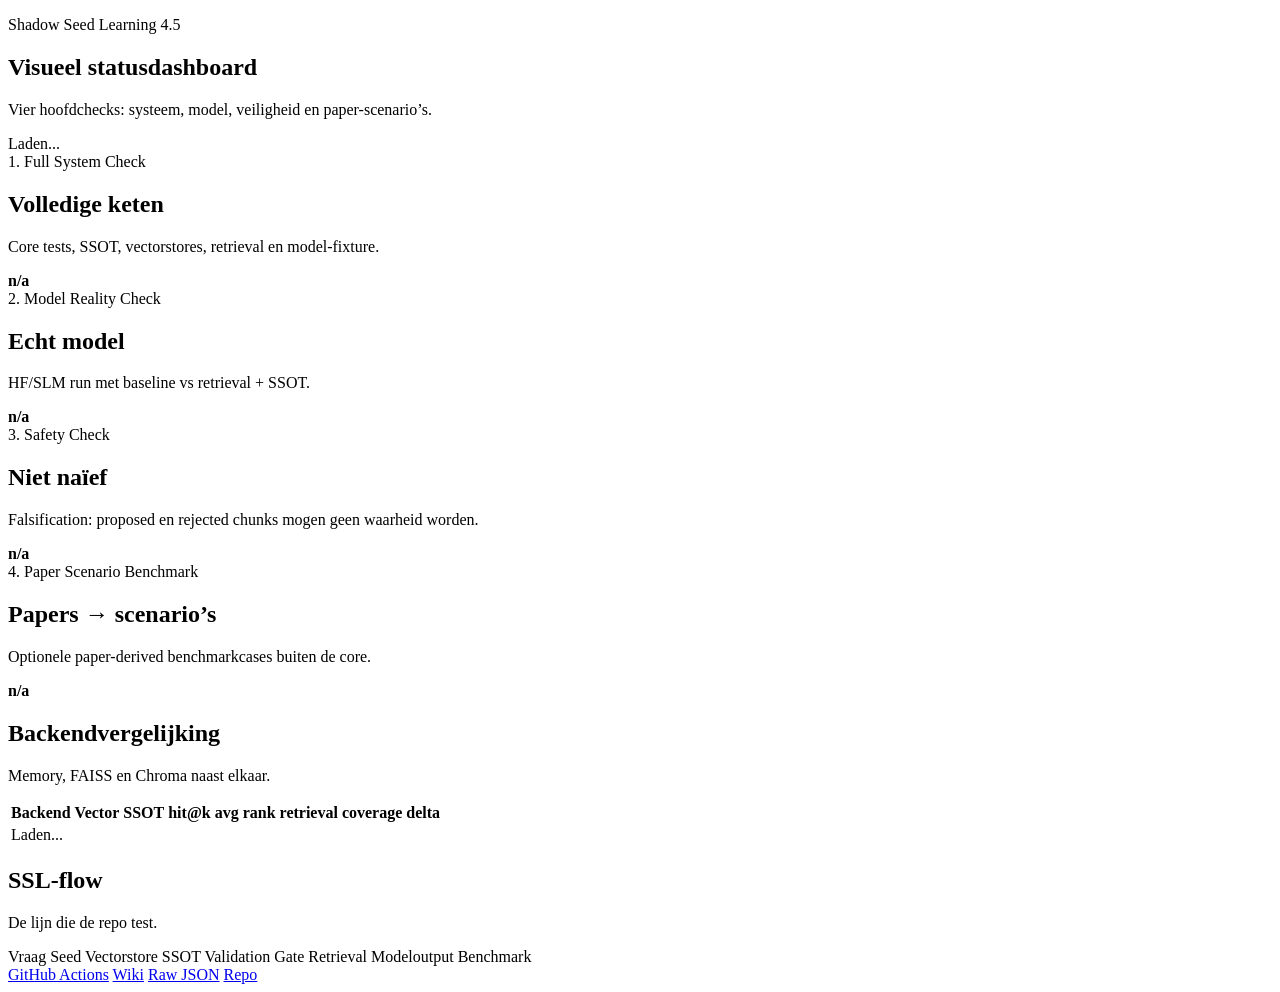
==== site/index.html @ 6611819d "Add GitHub Pages dashboard shell" ====
<!doctype html>
<html lang="nl">
  <head>
    <meta charset="utf-8" />
    <meta name="viewport" content="width=device-width, initial-scale=1" />
    <title>Shadow Seed Learning 4.5 Dashboard</title>
    <link rel="stylesheet" href="./styles.css" />
  </head>
  <body>
    <main class="page">
      <section class="hero">
        <div>
          <p class="eyebrow">Shadow Seed Learning 4.5</p>
          <h1>Visueel statusdashboard</h1>
          <p class="subtitle">Vier hoofdchecks: systeem, model, veiligheid en paper-scenario’s.</p>
        </div>
        <div class="status-card" id="overall-status">Laden...</div>
      </section>

      <section class="grid four">
        <article class="card" id="card-system">
          <span class="label">1. Full System Check</span>
          <h2>Volledige keten</h2>
          <p>Core tests, SSOT, vectorstores, retrieval en model-fixture.</p>
          <strong class="metric" data-field="system">n/a</strong>
        </article>
        <article class="card" id="card-model">
          <span class="label">2. Model Reality Check</span>
          <h2>Echt model</h2>
          <p>HF/SLM run met baseline vs retrieval + SSOT.</p>
          <strong class="metric" data-field="model">n/a</strong>
        </article>
        <article class="card" id="card-safety">
          <span class="label">3. Safety Check</span>
          <h2>Niet naïef</h2>
          <p>Falsification: proposed en rejected chunks mogen geen waarheid worden.</p>
          <strong class="metric" data-field="safety">n/a</strong>
        </article>
        <article class="card" id="card-paper">
          <span class="label">4. Paper Scenario Benchmark</span>
          <h2>Papers → scenario’s</h2>
          <p>Optionele paper-derived benchmarkcases buiten de core.</p>
          <strong class="metric" data-field="paper">n/a</strong>
        </article>
      </section>

      <section class="panel">
        <div class="panel-header">
          <h2>Backendvergelijking</h2>
          <p>Memory, FAISS en Chroma naast elkaar.</p>
        </div>
        <div class="table-wrap">
          <table>
            <thead>
              <tr>
                <th>Backend</th>
                <th>Vector</th>
                <th>SSOT</th>
                <th>hit@k</th>
                <th>avg rank</th>
                <th>retrieval coverage</th>
                <th>delta</th>
              </tr>
            </thead>
            <tbody id="backend-table">
              <tr><td colspan="7">Laden...</td></tr>
            </tbody>
          </table>
        </div>
      </section>

      <section class="panel">
        <div class="panel-header">
          <h2>SSL-flow</h2>
          <p>De lijn die de repo test.</p>
        </div>
        <div class="flow">
          <span>Vraag</span>
          <span>Seed</span>
          <span>Vectorstore</span>
          <span>SSOT</span>
          <span>Validation Gate</span>
          <span>Retrieval</span>
          <span>Modeloutput</span>
          <span>Benchmark</span>
        </div>
      </section>

      <section class="links">
        <a href="https://github.com/E-AI-MODEL/shadowseed/actions">GitHub Actions</a>
        <a href="https://github.com/E-AI-MODEL/shadowseed/wiki">Wiki</a>
        <a href="https://github.com/E-AI-MODEL/shadowseed/tree/main/results/latest">Raw JSON</a>
        <a href="https://github.com/E-AI-MODEL/shadowseed">Repo</a>
      </section>
    </main>
    <script src="./app.js"></script>
  </body>
</html>
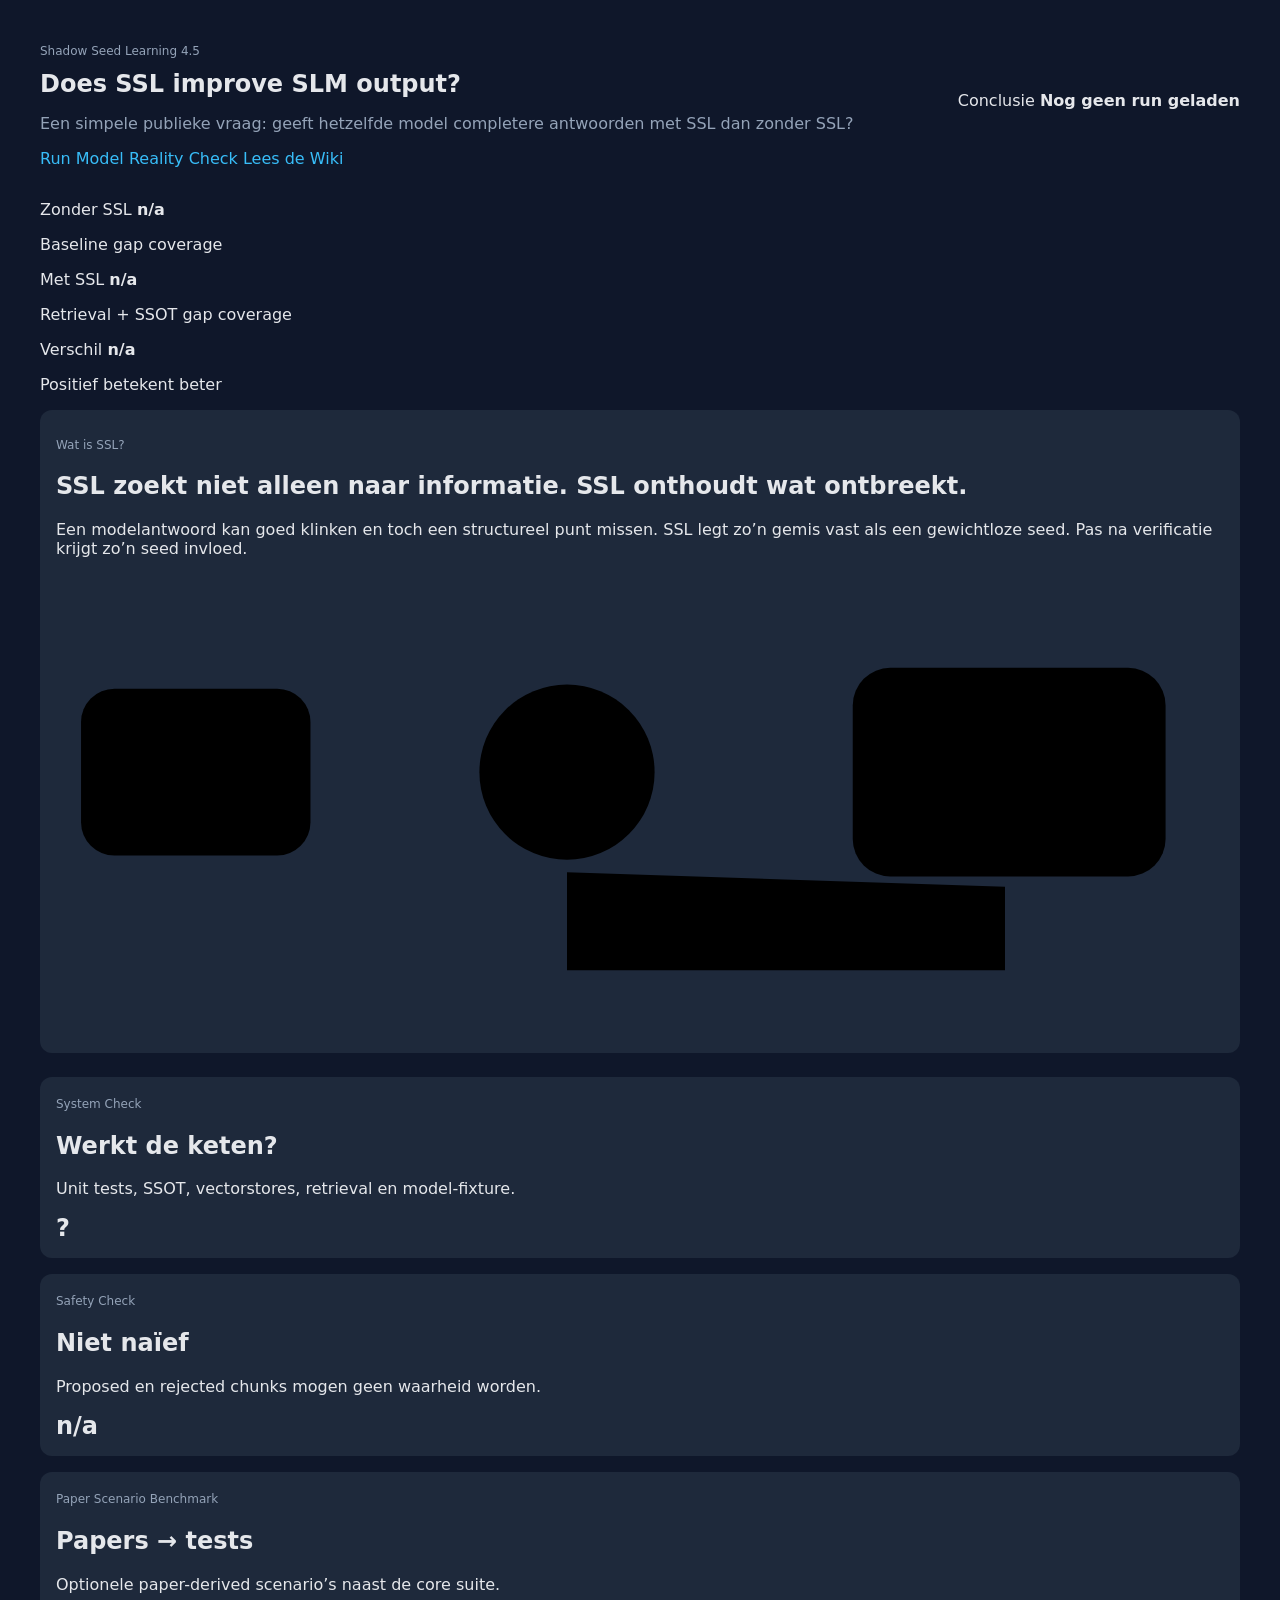
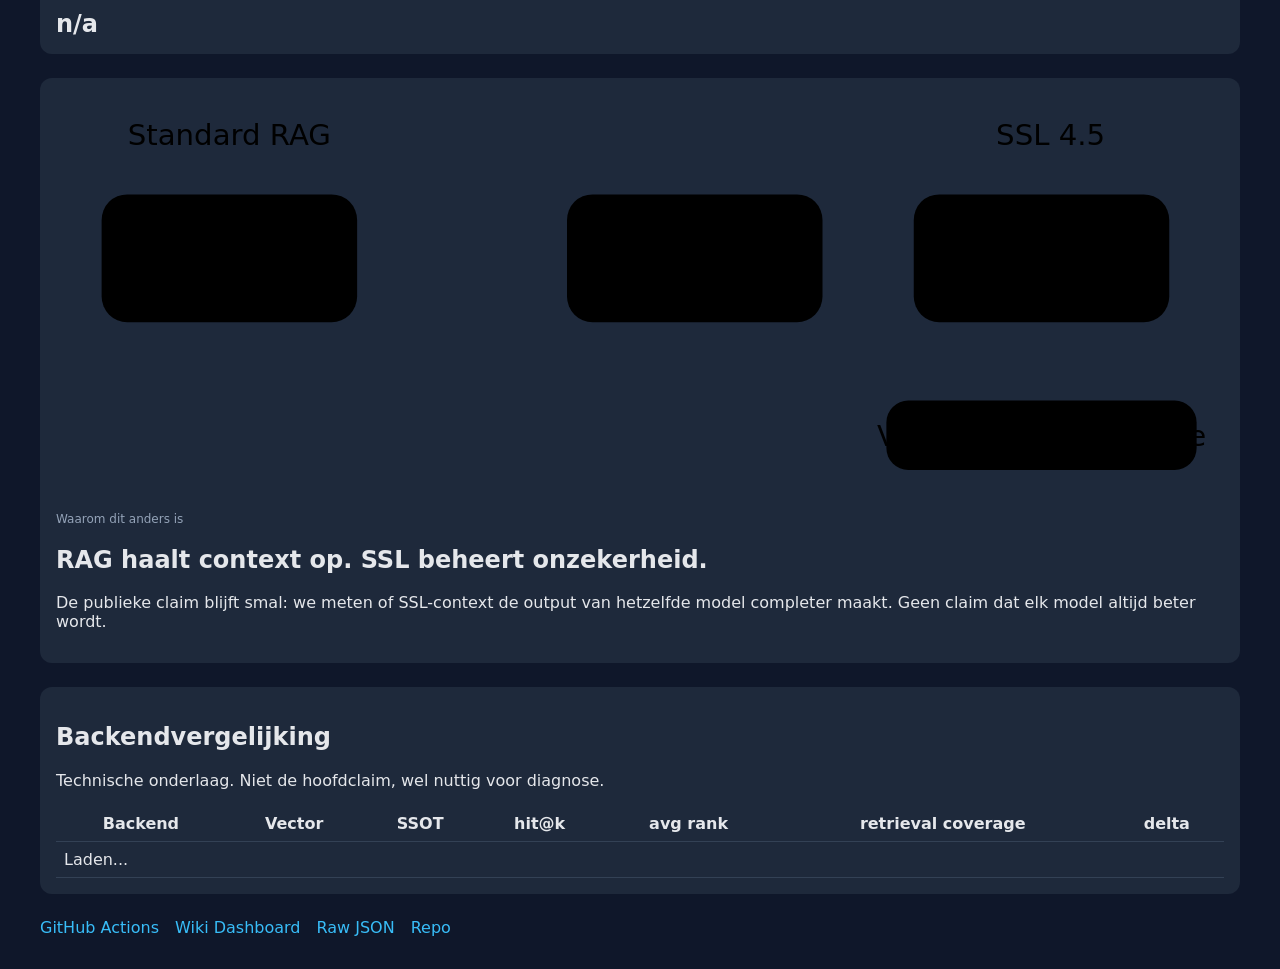
==== commit bd458837: "Refocus Pages dashboard on SLM improvement question" ====
--- a/site/index.html
+++ b/site/index.html
@@ -3,51 +3,118 @@
   <head>
     <meta charset="utf-8" />
     <meta name="viewport" content="width=device-width, initial-scale=1" />
-    <title>Shadow Seed Learning 4.5 Dashboard</title>
+    <title>Does SSL improve SLM output?</title>
     <link rel="stylesheet" href="./styles.css" />
   </head>
   <body>
     <main class="page">
-      <section class="hero">
+      <section class="hero split">
         <div>
           <p class="eyebrow">Shadow Seed Learning 4.5</p>
-          <h1>Visueel statusdashboard</h1>
-          <p class="subtitle">Vier hoofdchecks: systeem, model, veiligheid en paper-scenario’s.</p>
+          <h1>Does SSL improve SLM output?</h1>
+          <p class="subtitle">Een simpele publieke vraag: geeft hetzelfde model completere antwoorden met SSL dan zonder SSL?</p>
+          <div class="hero-actions">
+            <a class="button" href="https://github.com/E-AI-MODEL/shadowseed/actions/workflows/retrieval-model-hf.yml">Run Model Reality Check</a>
+            <a class="button ghost" href="https://github.com/E-AI-MODEL/shadowseed/wiki">Lees de Wiki</a>
+          </div>
         </div>
-        <div class="status-card" id="overall-status">Laden...</div>
+        <div class="answer-card" id="overall-status">
+          <span>Conclusie</span>
+          <strong data-field="conclusion">Nog geen run geladen</strong>
+        </div>
       </section>
 
-      <section class="grid four">
-        <article class="card" id="card-system">
-          <span class="label">1. Full System Check</span>
-          <h2>Volledige keten</h2>
-          <p>Core tests, SSOT, vectorstores, retrieval en model-fixture.</p>
+      <section class="scoreboard">
+        <article class="score-card">
+          <span>Zonder SSL</span>
+          <strong data-field="baseline">n/a</strong>
+          <p>Baseline gap coverage</p>
+        </article>
+        <article class="score-card highlight">
+          <span>Met SSL</span>
+          <strong data-field="with_ssl">n/a</strong>
+          <p>Retrieval + SSOT gap coverage</p>
+        </article>
+        <article class="score-card">
+          <span>Verschil</span>
+          <strong data-field="delta">n/a</strong>
+          <p>Positief betekent beter</p>
+        </article>
+      </section>
+
+      <section class="panel visual-panel">
+        <div>
+          <p class="eyebrow">Wat is SSL?</p>
+          <h2>SSL zoekt niet alleen naar informatie. SSL onthoudt wat ontbreekt.</h2>
+          <p>Een modelantwoord kan goed klinken en toch een structureel punt missen. SSL legt zo’n gemis vast als een gewichtloze seed. Pas na verificatie krijgt zo’n seed invloed.</p>
+        </div>
+        <svg class="seed-svg" viewBox="0 0 560 220" role="img" aria-label="SSL seed flow">
+          <defs>
+            <linearGradient id="g" x1="0" x2="1"><stop stop-color="#38bdf8"/><stop offset="1" stop-color="#a78bfa"/></linearGradient>
+          </defs>
+          <rect x="12" y="55" width="110" height="80" rx="16" />
+          <text x="67" y="91" text-anchor="middle">Answer</text>
+          <text x="67" y="114" text-anchor="middle">misses X</text>
+          <path d="M130 95 H205" />
+          <circle cx="245" cy="95" r="42" />
+          <text x="245" y="91" text-anchor="middle">Seed</text>
+          <text x="245" y="114" text-anchor="middle">weight 0</text>
+          <path d="M290 95 H365" />
+          <rect x="382" y="45" width="150" height="100" rx="18" />
+          <text x="457" y="86" text-anchor="middle">Validation</text>
+          <text x="457" y="110" text-anchor="middle">Gate</text>
+          <path d="M455 150 V190 H245 V143" class="dashed" />
+        </svg>
+      </section>
+
+      <section class="grid three">
+        <article class="card">
+          <span class="label">System Check</span>
+          <h2>Werkt de keten?</h2>
+          <p>Unit tests, SSOT, vectorstores, retrieval en model-fixture.</p>
           <strong class="metric" data-field="system">n/a</strong>
         </article>
-        <article class="card" id="card-model">
-          <span class="label">2. Model Reality Check</span>
-          <h2>Echt model</h2>
-          <p>HF/SLM run met baseline vs retrieval + SSOT.</p>
-          <strong class="metric" data-field="model">n/a</strong>
-        </article>
-        <article class="card" id="card-safety">
-          <span class="label">3. Safety Check</span>
+        <article class="card">
+          <span class="label">Safety Check</span>
           <h2>Niet naïef</h2>
-          <p>Falsification: proposed en rejected chunks mogen geen waarheid worden.</p>
+          <p>Proposed en rejected chunks mogen geen waarheid worden.</p>
           <strong class="metric" data-field="safety">n/a</strong>
         </article>
-        <article class="card" id="card-paper">
-          <span class="label">4. Paper Scenario Benchmark</span>
-          <h2>Papers → scenario’s</h2>
-          <p>Optionele paper-derived benchmarkcases buiten de core.</p>
+        <article class="card">
+          <span class="label">Paper Scenario Benchmark</span>
+          <h2>Papers → tests</h2>
+          <p>Optionele paper-derived scenario’s naast de core suite.</p>
           <strong class="metric" data-field="paper">n/a</strong>
         </article>
+      </section>
+
+      <section class="panel visual-panel">
+        <svg class="rag-svg" viewBox="0 0 640 220" role="img" aria-label="RAG versus SSL">
+          <text x="95" y="28" text-anchor="middle">Standard RAG</text>
+          <rect x="25" y="55" width="140" height="70" rx="14" />
+          <text x="95" y="93" text-anchor="middle">Fetch facts</text>
+          <path d="M170 90 H270" />
+          <rect x="280" y="55" width="140" height="70" rx="14" />
+          <text x="350" y="93" text-anchor="middle">Answer now</text>
+          <text x="545" y="28" text-anchor="middle">SSL 4.5</text>
+          <rect x="470" y="55" width="140" height="70" rx="14" />
+          <text x="540" y="83" text-anchor="middle">Track missing</text>
+          <text x="540" y="106" text-anchor="middle">structure</text>
+          <path d="M540 128 V170" />
+          <rect x="455" y="168" width="170" height="38" rx="12" />
+          <text x="540" y="193" text-anchor="middle">Verify before influence</text>
+        </svg>
+        <div>
+          <p class="eyebrow">Waarom dit anders is</p>
+          <h2>RAG haalt context op. SSL beheert onzekerheid.</h2>
+          <p>De publieke claim blijft smal: we meten of SSL-context de output van hetzelfde model completer maakt. Geen claim dat elk model altijd beter wordt.</p>
+        </div>
       </section>
 
       <section class="panel">
         <div class="panel-header">
           <h2>Backendvergelijking</h2>
-          <p>Memory, FAISS en Chroma naast elkaar.</p>
+          <p>Technische onderlaag. Niet de hoofdclaim, wel nuttig voor diagnose.</p>
         </div>
         <div class="table-wrap">
           <table>
@@ -62,33 +129,14 @@
                 <th>delta</th>
               </tr>
             </thead>
-            <tbody id="backend-table">
-              <tr><td colspan="7">Laden...</td></tr>
-            </tbody>
+            <tbody id="backend-table"><tr><td colspan="7">Laden...</td></tr></tbody>
           </table>
-        </div>
-      </section>
-
-      <section class="panel">
-        <div class="panel-header">
-          <h2>SSL-flow</h2>
-          <p>De lijn die de repo test.</p>
-        </div>
-        <div class="flow">
-          <span>Vraag</span>
-          <span>Seed</span>
-          <span>Vectorstore</span>
-          <span>SSOT</span>
-          <span>Validation Gate</span>
-          <span>Retrieval</span>
-          <span>Modeloutput</span>
-          <span>Benchmark</span>
         </div>
       </section>
 
       <section class="links">
         <a href="https://github.com/E-AI-MODEL/shadowseed/actions">GitHub Actions</a>
-        <a href="https://github.com/E-AI-MODEL/shadowseed/wiki">Wiki</a>
+        <a href="https://github.com/E-AI-MODEL/shadowseed/wiki/Dashboard">Wiki Dashboard</a>
         <a href="https://github.com/E-AI-MODEL/shadowseed/tree/main/results/latest">Raw JSON</a>
         <a href="https://github.com/E-AI-MODEL/shadowseed">Repo</a>
       </section>
--- a/site/styles.css
+++ b/site/styles.css
@@ -0,0 +1 @@
+body{margin:0;font-family:system-ui;background:#0f172a;color:#e5e7eb} .page{max-width:1200px;margin:0 auto;padding:32px} .hero{display:flex;justify-content:space-between;align-items:center;margin-bottom:32px} .eyebrow{font-size:12px;color:#94a3b8} h1{margin:4px 0 8px} .subtitle{color:#94a3b8} .status-card{background:#1e293b;padding:16px;border-radius:12px} .grid{display:grid;gap:16px;margin-bottom:24px} .grid.four{grid-template-columns:repeat(auto-fit,minmax(220px,1fr))} .card{background:#1e293b;padding:16px;border-radius:12px} .label{font-size:12px;color:#94a3b8} .metric{font-size:24px;display:block;margin-top:8px} .panel{background:#1e293b;padding:16px;border-radius:12px;margin-bottom:24px} table{width:100%;border-collapse:collapse} th,td{padding:8px;border-bottom:1px solid #334155} .flow{display:flex;flex-wrap:wrap;gap:8px} .flow span{background:#334155;padding:6px 10px;border-radius:8px} .links{display:flex;gap:16px} a{color:#38bdf8;text-decoration:none}
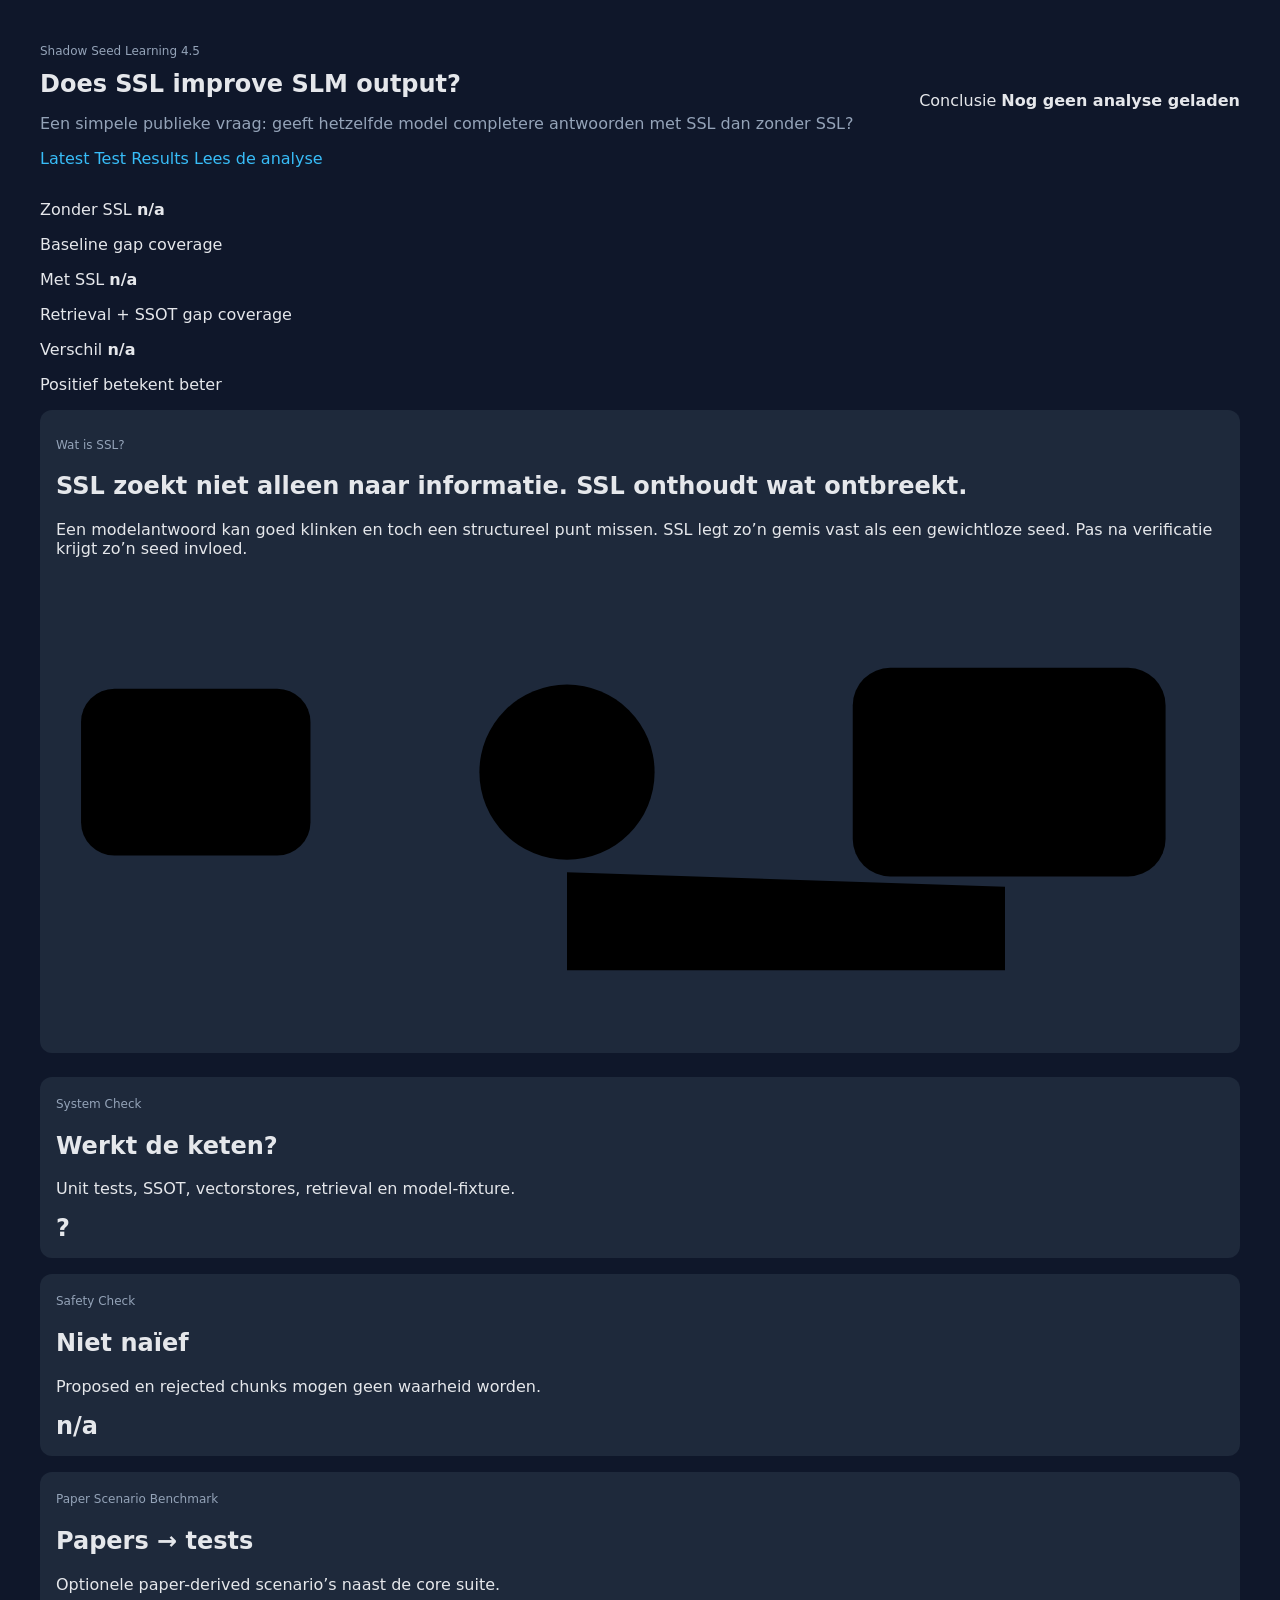
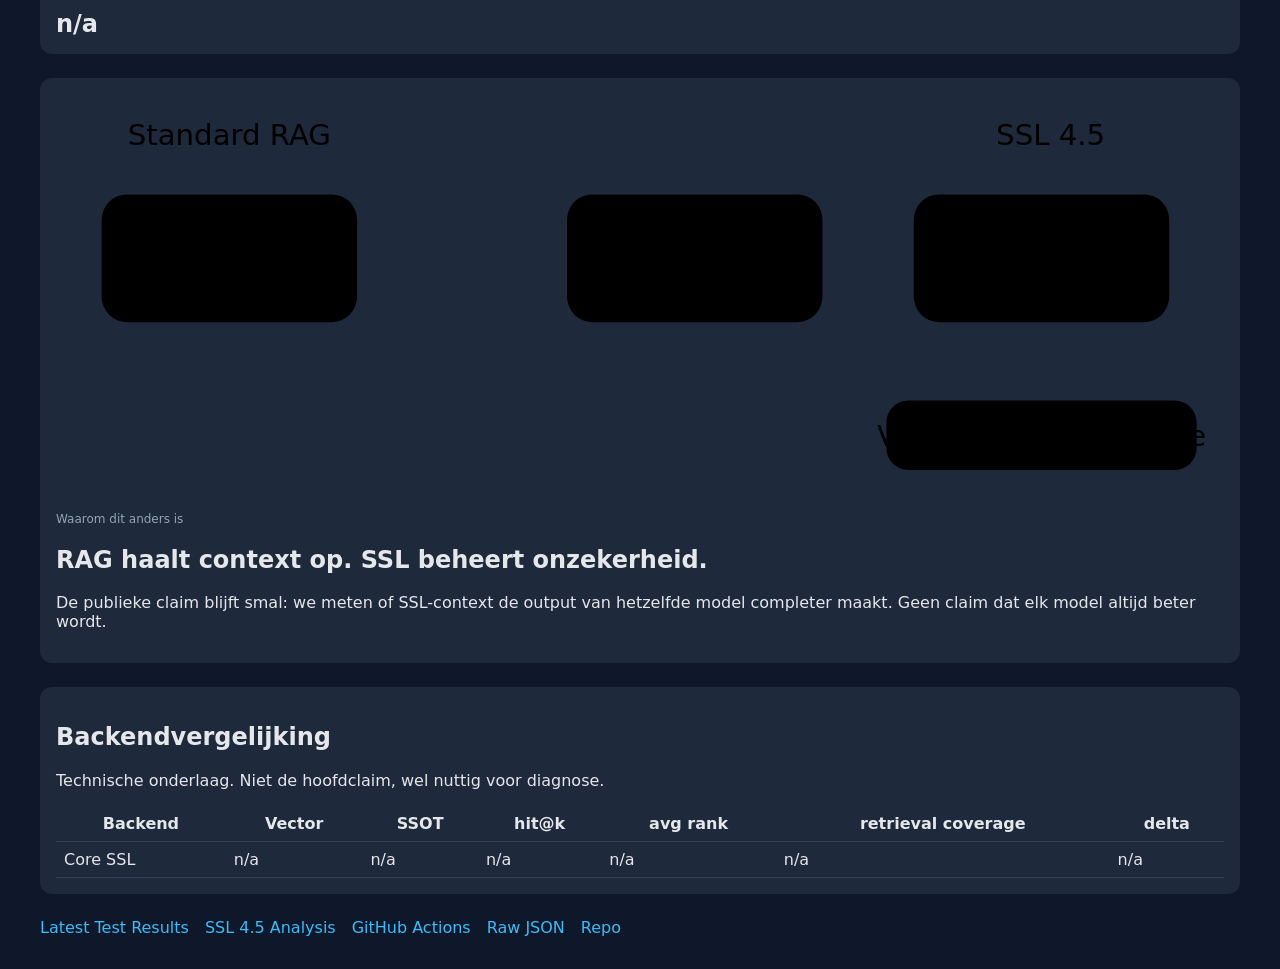
==== commit b4b805cd: "Tighten Pages dashboard links around current publish flow" ====
--- a/site/index.html
+++ b/site/index.html
@@ -14,8 +14,8 @@
           <h1>Does SSL improve SLM output?</h1>
           <p class="subtitle">Een simpele publieke vraag: geeft hetzelfde model completere antwoorden met SSL dan zonder SSL?</p>
           <div class="hero-actions">
-            <a class="button" href="https://github.com/E-AI-MODEL/shadowseed/actions/workflows/retrieval-model-hf.yml">Run Model Reality Check</a>
-            <a class="button ghost" href="https://github.com/E-AI-MODEL/shadowseed/wiki">Lees de Wiki</a>
+            <a class="button" href="https://github.com/E-AI-MODEL/shadowseed/wiki/Latest-Test-Results">Latest Test Results</a>
+            <a class="button ghost" href="https://github.com/E-AI-MODEL/shadowseed/wiki/SSL-45-Analysis">Lees de analyse</a>
           </div>
         </div>
         <div class="answer-card" id="overall-status">
@@ -135,8 +135,9 @@
       </section>
 
       <section class="links">
+        <a href="https://github.com/E-AI-MODEL/shadowseed/wiki/Latest-Test-Results">Latest Test Results</a>
+        <a href="https://github.com/E-AI-MODEL/shadowseed/wiki/SSL-45-Analysis">SSL 4.5 Analysis</a>
         <a href="https://github.com/E-AI-MODEL/shadowseed/actions">GitHub Actions</a>
-        <a href="https://github.com/E-AI-MODEL/shadowseed/wiki/Dashboard">Wiki Dashboard</a>
         <a href="https://github.com/E-AI-MODEL/shadowseed/tree/main/results/latest">Raw JSON</a>
         <a href="https://github.com/E-AI-MODEL/shadowseed">Repo</a>
       </section>
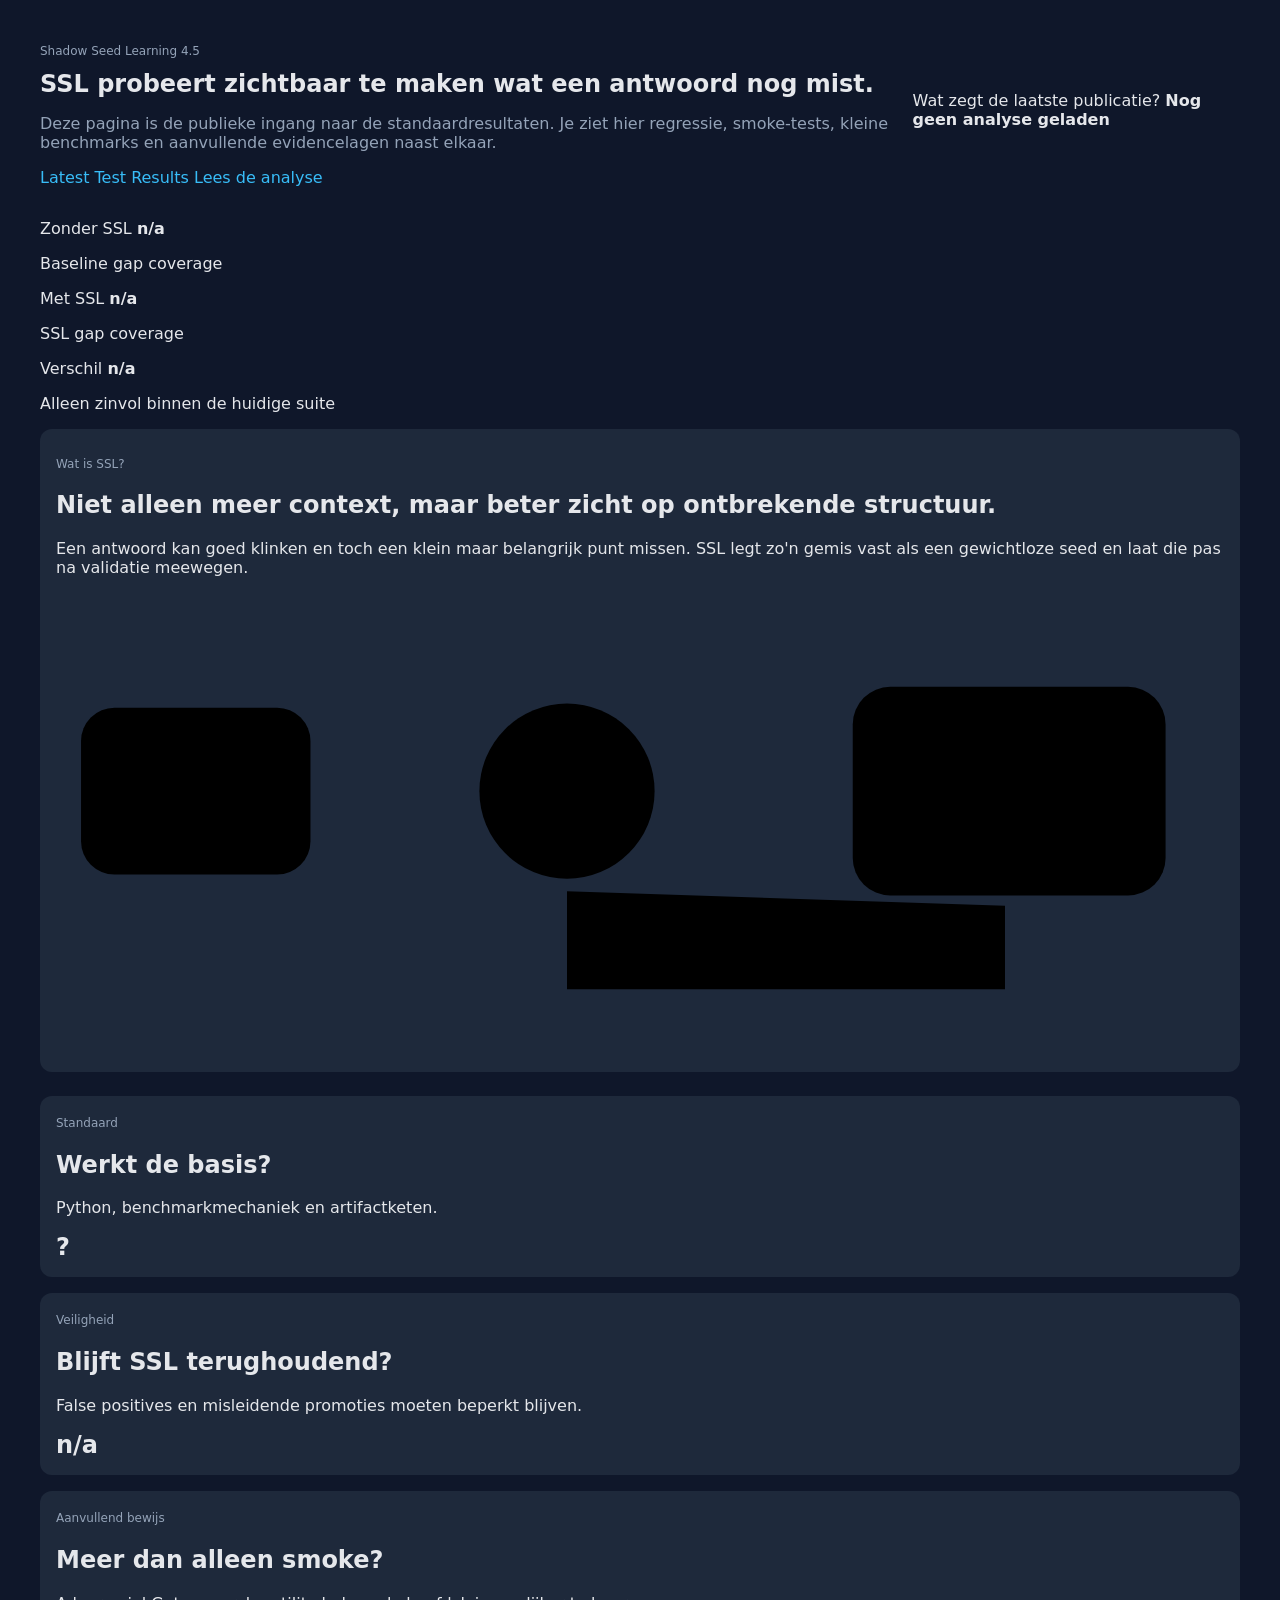
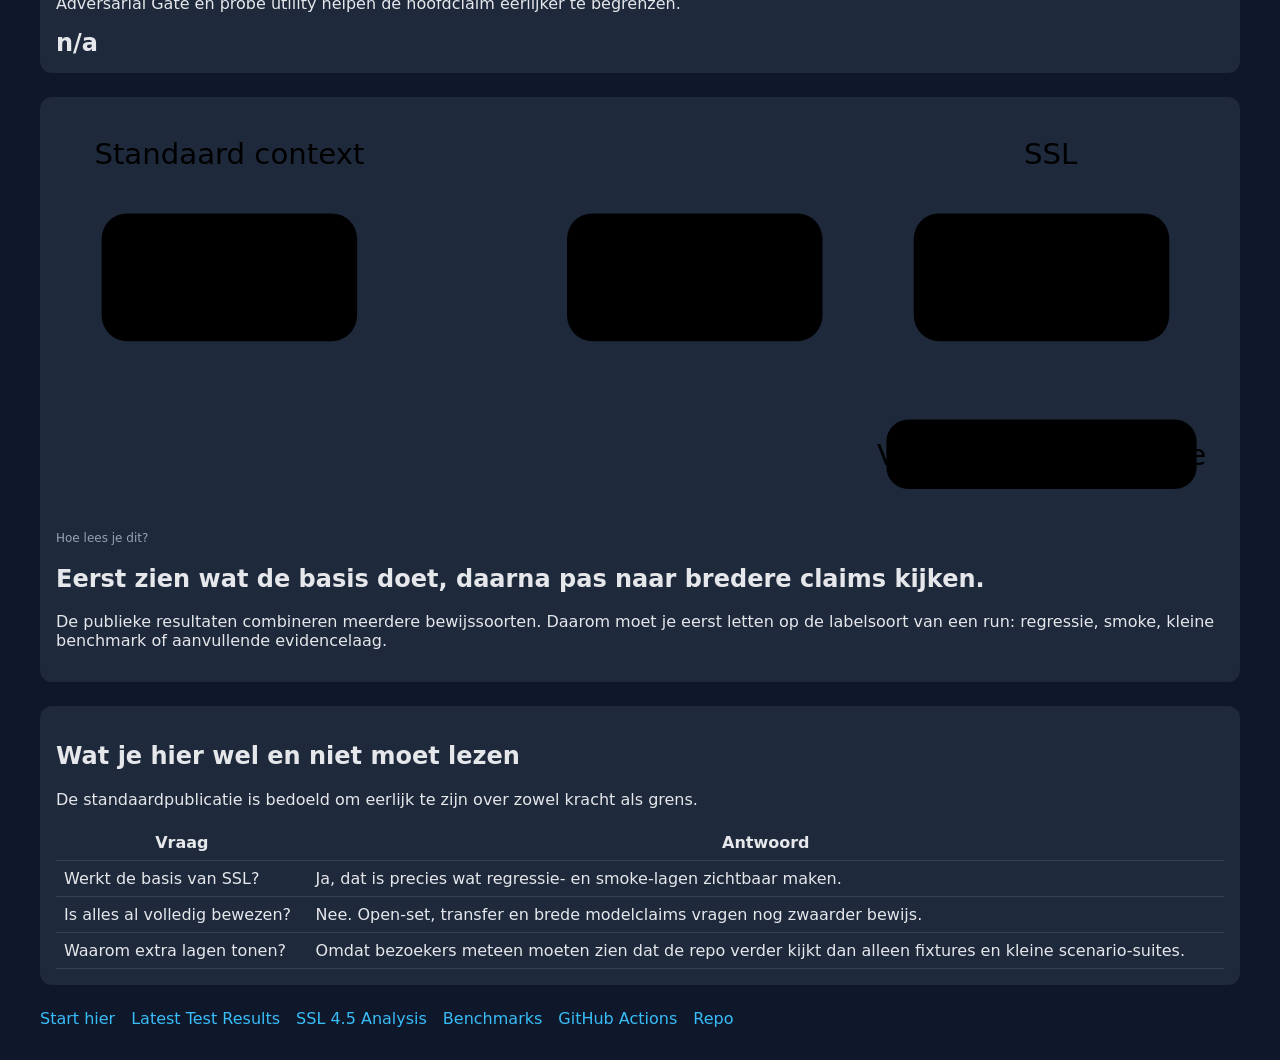
==== commit c3ccbd05: "Simplify public Pages landing page" ====
--- a/site/index.html
+++ b/site/index.html
@@ -3,7 +3,7 @@
   <head>
     <meta charset="utf-8" />
     <meta name="viewport" content="width=device-width, initial-scale=1" />
-    <title>Does SSL improve SLM output?</title>
+    <title>Shadow Seed Learning 4.5</title>
     <link rel="stylesheet" href="./styles.css" />
   </head>
   <body>
@@ -11,15 +11,15 @@
       <section class="hero split">
         <div>
           <p class="eyebrow">Shadow Seed Learning 4.5</p>
-          <h1>Does SSL improve SLM output?</h1>
-          <p class="subtitle">Een simpele publieke vraag: geeft hetzelfde model completere antwoorden met SSL dan zonder SSL?</p>
+          <h1>SSL probeert zichtbaar te maken wat een antwoord nog mist.</h1>
+          <p class="subtitle">Deze pagina is de publieke ingang naar de standaardresultaten. Je ziet hier regressie, smoke-tests, kleine benchmarks en aanvullende evidencelagen naast elkaar.</p>
           <div class="hero-actions">
             <a class="button" href="https://github.com/E-AI-MODEL/shadowseed/wiki/Latest-Test-Results">Latest Test Results</a>
             <a class="button ghost" href="https://github.com/E-AI-MODEL/shadowseed/wiki/SSL-45-Analysis">Lees de analyse</a>
           </div>
         </div>
         <div class="answer-card" id="overall-status">
-          <span>Conclusie</span>
+          <span>Wat zegt de laatste publicatie?</span>
           <strong data-field="conclusion">Nog geen run geladen</strong>
         </div>
       </section>
@@ -33,20 +33,20 @@
         <article class="score-card highlight">
           <span>Met SSL</span>
           <strong data-field="with_ssl">n/a</strong>
-          <p>Retrieval + SSOT gap coverage</p>
+          <p>SSL gap coverage</p>
         </article>
         <article class="score-card">
           <span>Verschil</span>
           <strong data-field="delta">n/a</strong>
-          <p>Positief betekent beter</p>
+          <p>Alleen zinvol binnen de huidige suite</p>
         </article>
       </section>
 
       <section class="panel visual-panel">
         <div>
           <p class="eyebrow">Wat is SSL?</p>
-          <h2>SSL zoekt niet alleen naar informatie. SSL onthoudt wat ontbreekt.</h2>
-          <p>Een modelantwoord kan goed klinken en toch een structureel punt missen. SSL legt zo’n gemis vast als een gewichtloze seed. Pas na verificatie krijgt zo’n seed invloed.</p>
+          <h2>Niet alleen meer context, maar beter zicht op ontbrekende structuur.</h2>
+          <p>Een antwoord kan goed klinken en toch een klein maar belangrijk punt missen. SSL legt zo'n gemis vast als een gewichtloze seed en laat die pas na validatie meewegen.</p>
         </div>
         <svg class="seed-svg" viewBox="0 0 560 220" role="img" aria-label="SSL seed flow">
           <defs>
@@ -69,34 +69,34 @@
 
       <section class="grid three">
         <article class="card">
-          <span class="label">System Check</span>
-          <h2>Werkt de keten?</h2>
-          <p>Unit tests, SSOT, vectorstores, retrieval en model-fixture.</p>
+          <span class="label">Standaard</span>
+          <h2>Werkt de basis?</h2>
+          <p>Python, benchmarkmechaniek en artifactketen.</p>
           <strong class="metric" data-field="system">n/a</strong>
         </article>
         <article class="card">
-          <span class="label">Safety Check</span>
-          <h2>Niet naïef</h2>
-          <p>Proposed en rejected chunks mogen geen waarheid worden.</p>
+          <span class="label">Veiligheid</span>
+          <h2>Blijft SSL terughoudend?</h2>
+          <p>False positives en misleidende promoties moeten beperkt blijven.</p>
           <strong class="metric" data-field="safety">n/a</strong>
         </article>
         <article class="card">
-          <span class="label">Paper Scenario Benchmark</span>
-          <h2>Papers → tests</h2>
-          <p>Optionele paper-derived scenario’s naast de core suite.</p>
+          <span class="label">Aanvullend bewijs</span>
+          <h2>Meer dan alleen smoke?</h2>
+          <p>Adversarial Gate en probe utility helpen de hoofdclaim eerlijker te begrenzen.</p>
           <strong class="metric" data-field="paper">n/a</strong>
         </article>
       </section>
 
       <section class="panel visual-panel">
         <svg class="rag-svg" viewBox="0 0 640 220" role="img" aria-label="RAG versus SSL">
-          <text x="95" y="28" text-anchor="middle">Standard RAG</text>
+          <text x="95" y="28" text-anchor="middle">Standaard context</text>
           <rect x="25" y="55" width="140" height="70" rx="14" />
           <text x="95" y="93" text-anchor="middle">Fetch facts</text>
           <path d="M170 90 H270" />
           <rect x="280" y="55" width="140" height="70" rx="14" />
           <text x="350" y="93" text-anchor="middle">Answer now</text>
-          <text x="545" y="28" text-anchor="middle">SSL 4.5</text>
+          <text x="545" y="28" text-anchor="middle">SSL</text>
           <rect x="470" y="55" width="140" height="70" rx="14" />
           <text x="540" y="83" text-anchor="middle">Track missing</text>
           <text x="540" y="106" text-anchor="middle">structure</text>
@@ -105,40 +105,40 @@
           <text x="540" y="193" text-anchor="middle">Verify before influence</text>
         </svg>
         <div>
-          <p class="eyebrow">Waarom dit anders is</p>
-          <h2>RAG haalt context op. SSL beheert onzekerheid.</h2>
-          <p>De publieke claim blijft smal: we meten of SSL-context de output van hetzelfde model completer maakt. Geen claim dat elk model altijd beter wordt.</p>
+          <p class="eyebrow">Hoe lees je dit?</p>
+          <h2>Eerst zien wat de basis doet, daarna pas naar bredere claims kijken.</h2>
+          <p>De publieke resultaten combineren meerdere bewijssoorten. Daarom moet je eerst letten op de labelsoort van een run: regressie, smoke, kleine benchmark of aanvullende evidencelaag.</p>
         </div>
       </section>
 
       <section class="panel">
         <div class="panel-header">
-          <h2>Backendvergelijking</h2>
-          <p>Technische onderlaag. Niet de hoofdclaim, wel nuttig voor diagnose.</p>
+          <h2>Wat je hier wel en niet moet lezen</h2>
+          <p>De standaardpublicatie is bedoeld om eerlijk te zijn over zowel kracht als grens.</p>
         </div>
         <div class="table-wrap">
           <table>
             <thead>
               <tr>
-                <th>Backend</th>
-                <th>Vector</th>
-                <th>SSOT</th>
-                <th>hit@k</th>
-                <th>avg rank</th>
-                <th>retrieval coverage</th>
-                <th>delta</th>
+                <th>Vraag</th>
+                <th>Antwoord</th>
               </tr>
             </thead>
-            <tbody id="backend-table"><tr><td colspan="7">Laden...</td></tr></tbody>
+            <tbody>
+              <tr><td>Werkt de basis van SSL?</td><td>Ja, dat is precies wat regressie- en smoke-lagen zichtbaar maken.</td></tr>
+              <tr><td>Is alles al volledig bewezen?</td><td>Nee. Open-set, transfer en brede modelclaims vragen nog zwaarder bewijs.</td></tr>
+              <tr><td>Waarom extra lagen tonen?</td><td>Omdat bezoekers meteen moeten zien dat de repo verder kijkt dan alleen fixtures en kleine scenario-suites.</td></tr>
+            </tbody>
           </table>
         </div>
       </section>
 
       <section class="links">
+        <a href="https://github.com/E-AI-MODEL/shadowseed/wiki/Start-Hier">Start hier</a>
         <a href="https://github.com/E-AI-MODEL/shadowseed/wiki/Latest-Test-Results">Latest Test Results</a>
         <a href="https://github.com/E-AI-MODEL/shadowseed/wiki/SSL-45-Analysis">SSL 4.5 Analysis</a>
+        <a href="https://github.com/E-AI-MODEL/shadowseed/wiki/Benchmarks">Benchmarks</a>
         <a href="https://github.com/E-AI-MODEL/shadowseed/actions">GitHub Actions</a>
-        <a href="https://github.com/E-AI-MODEL/shadowseed/tree/main/results/latest">Raw JSON</a>
         <a href="https://github.com/E-AI-MODEL/shadowseed">Repo</a>
       </section>
     </main>
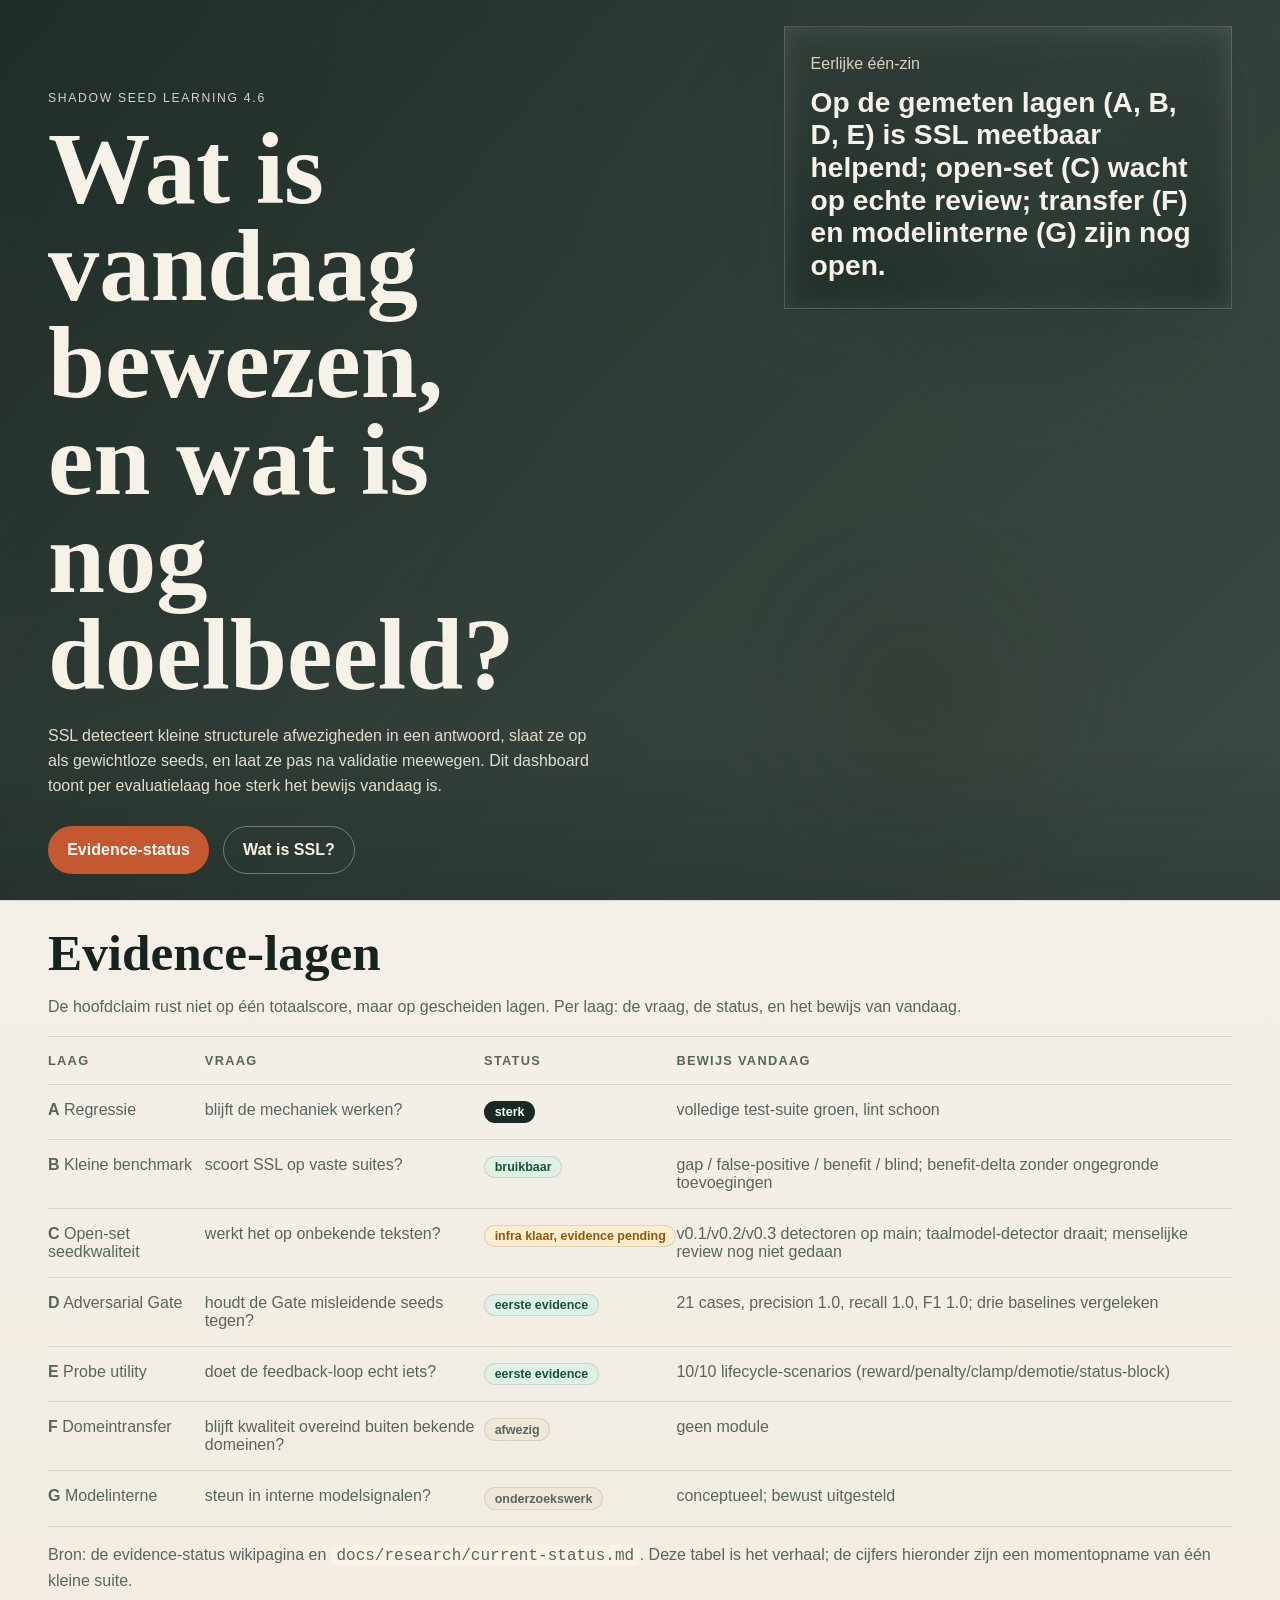
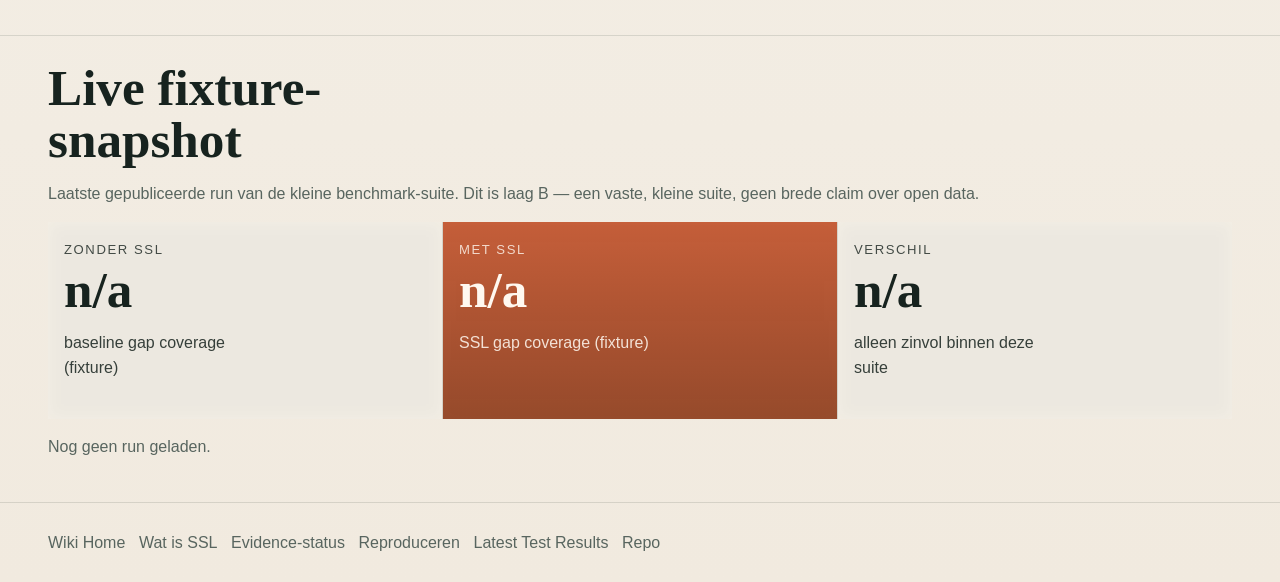
==== commit 4cc95999: "docs(pages): redesign dashboard around A-G evidence layers (workstream C) Executes workstream C of A" ====
--- a/site/index.html
+++ b/site/index.html
@@ -3,142 +3,82 @@
   <head>
     <meta charset="utf-8" />
     <meta name="viewport" content="width=device-width, initial-scale=1" />
-    <title>Shadow Seed Learning 4.5</title>
+    <title>Shadow Seed Learning 4.6</title>
     <link rel="stylesheet" href="./styles.css" />
   </head>
   <body>
     <main class="page">
       <section class="hero split">
         <div>
-          <p class="eyebrow">Shadow Seed Learning 4.5</p>
-          <h1>SSL probeert zichtbaar te maken wat een antwoord nog mist.</h1>
-          <p class="subtitle">Deze pagina is de publieke ingang naar de standaardresultaten. Je ziet hier regressie, smoke-tests, kleine benchmarks en aanvullende evidencelagen naast elkaar.</p>
+          <p class="eyebrow">Shadow Seed Learning 4.6</p>
+          <h1>Wat is vandaag bewezen, en wat is nog doelbeeld?</h1>
+          <p class="subtitle">SSL detecteert kleine structurele afwezigheden in een antwoord, slaat ze op als gewichtloze seeds, en laat ze pas na validatie meewegen. Dit dashboard toont per evaluatielaag hoe sterk het bewijs vandaag is.</p>
           <div class="hero-actions">
-            <a class="button" href="https://github.com/E-AI-MODEL/shadowseed/wiki/Latest-Test-Results">Latest Test Results</a>
-            <a class="button ghost" href="https://github.com/E-AI-MODEL/shadowseed/wiki/SSL-45-Analysis">Lees de analyse</a>
+            <a class="button" href="https://github.com/E-AI-MODEL/shadowseed/wiki/Huidige-Evidence-Status">Evidence-status</a>
+            <a class="button ghost" href="https://github.com/E-AI-MODEL/shadowseed/wiki/Wat-is-SSL">Wat is SSL?</a>
           </div>
         </div>
-        <div class="answer-card" id="overall-status">
-          <span>Wat zegt de laatste publicatie?</span>
-          <strong data-field="conclusion">Nog geen run geladen</strong>
-        </div>
-      </section>
-
-      <section class="scoreboard">
-        <article class="score-card">
-          <span>Zonder SSL</span>
-          <strong data-field="baseline">n/a</strong>
-          <p>Baseline gap coverage</p>
-        </article>
-        <article class="score-card highlight">
-          <span>Met SSL</span>
-          <strong data-field="with_ssl">n/a</strong>
-          <p>SSL gap coverage</p>
-        </article>
-        <article class="score-card">
-          <span>Verschil</span>
-          <strong data-field="delta">n/a</strong>
-          <p>Alleen zinvol binnen de huidige suite</p>
-        </article>
-      </section>
-
-      <section class="panel visual-panel">
-        <div>
-          <p class="eyebrow">Wat is SSL?</p>
-          <h2>Niet alleen meer context, maar beter zicht op ontbrekende structuur.</h2>
-          <p>Een antwoord kan goed klinken en toch een klein maar belangrijk punt missen. SSL legt zo'n gemis vast als een gewichtloze seed en laat die pas na validatie meewegen.</p>
-        </div>
-        <svg class="seed-svg" viewBox="0 0 560 220" role="img" aria-label="SSL seed flow">
-          <defs>
-            <linearGradient id="g" x1="0" x2="1"><stop stop-color="#38bdf8"/><stop offset="1" stop-color="#a78bfa"/></linearGradient>
-          </defs>
-          <rect x="12" y="55" width="110" height="80" rx="16" />
-          <text x="67" y="91" text-anchor="middle">Answer</text>
-          <text x="67" y="114" text-anchor="middle">misses X</text>
-          <path d="M130 95 H205" />
-          <circle cx="245" cy="95" r="42" />
-          <text x="245" y="91" text-anchor="middle">Seed</text>
-          <text x="245" y="114" text-anchor="middle">weight 0</text>
-          <path d="M290 95 H365" />
-          <rect x="382" y="45" width="150" height="100" rx="18" />
-          <text x="457" y="86" text-anchor="middle">Validation</text>
-          <text x="457" y="110" text-anchor="middle">Gate</text>
-          <path d="M455 150 V190 H245 V143" class="dashed" />
-        </svg>
-      </section>
-
-      <section class="grid three">
-        <article class="card">
-          <span class="label">Standaard</span>
-          <h2>Werkt de basis?</h2>
-          <p>Python, benchmarkmechaniek en artifactketen.</p>
-          <strong class="metric" data-field="system">n/a</strong>
-        </article>
-        <article class="card">
-          <span class="label">Veiligheid</span>
-          <h2>Blijft SSL terughoudend?</h2>
-          <p>False positives en misleidende promoties moeten beperkt blijven.</p>
-          <strong class="metric" data-field="safety">n/a</strong>
-        </article>
-        <article class="card">
-          <span class="label">Aanvullend bewijs</span>
-          <h2>Meer dan alleen smoke?</h2>
-          <p>Adversarial Gate en probe utility helpen de hoofdclaim eerlijker te begrenzen.</p>
-          <strong class="metric" data-field="paper">n/a</strong>
-        </article>
-      </section>
-
-      <section class="panel visual-panel">
-        <svg class="rag-svg" viewBox="0 0 640 220" role="img" aria-label="RAG versus SSL">
-          <text x="95" y="28" text-anchor="middle">Standaard context</text>
-          <rect x="25" y="55" width="140" height="70" rx="14" />
-          <text x="95" y="93" text-anchor="middle">Fetch facts</text>
-          <path d="M170 90 H270" />
-          <rect x="280" y="55" width="140" height="70" rx="14" />
-          <text x="350" y="93" text-anchor="middle">Answer now</text>
-          <text x="545" y="28" text-anchor="middle">SSL</text>
-          <rect x="470" y="55" width="140" height="70" rx="14" />
-          <text x="540" y="83" text-anchor="middle">Track missing</text>
-          <text x="540" y="106" text-anchor="middle">structure</text>
-          <path d="M540 128 V170" />
-          <rect x="455" y="168" width="170" height="38" rx="12" />
-          <text x="540" y="193" text-anchor="middle">Verify before influence</text>
-        </svg>
-        <div>
-          <p class="eyebrow">Hoe lees je dit?</p>
-          <h2>Eerst zien wat de basis doet, daarna pas naar bredere claims kijken.</h2>
-          <p>De publieke resultaten combineren meerdere bewijssoorten. Daarom moet je eerst letten op de labelsoort van een run: regressie, smoke, kleine benchmark of aanvullende evidencelaag.</p>
+        <div class="answer-card">
+          <span>Eerlijke één-zin</span>
+          <strong>Op de gemeten lagen (A, B, D, E) is SSL meetbaar helpend; open-set (C) wacht op echte review; transfer (F) en modelinterne (G) zijn nog open.</strong>
         </div>
       </section>
 
       <section class="panel">
         <div class="panel-header">
-          <h2>Wat je hier wel en niet moet lezen</h2>
-          <p>De standaardpublicatie is bedoeld om eerlijk te zijn over zowel kracht als grens.</p>
+          <h2>Evidence-lagen</h2>
+          <p>De hoofdclaim rust niet op één totaalscore, maar op gescheiden lagen. Per laag: de vraag, de status, en het bewijs van vandaag.</p>
         </div>
         <div class="table-wrap">
           <table>
             <thead>
-              <tr>
-                <th>Vraag</th>
-                <th>Antwoord</th>
-              </tr>
+              <tr><th>Laag</th><th>Vraag</th><th>Status</th><th>Bewijs vandaag</th></tr>
             </thead>
             <tbody>
-              <tr><td>Werkt de basis van SSL?</td><td>Ja, dat is precies wat regressie- en smoke-lagen zichtbaar maken.</td></tr>
-              <tr><td>Is alles al volledig bewezen?</td><td>Nee. Open-set, transfer en brede modelclaims vragen nog zwaarder bewijs.</td></tr>
-              <tr><td>Waarom extra lagen tonen?</td><td>Omdat bezoekers meteen moeten zien dat de repo verder kijkt dan alleen fixtures en kleine scenario-suites.</td></tr>
+              <tr><td><strong>A</strong> Regressie</td><td>blijft de mechaniek werken?</td><td><span class="badge strong">sterk</span></td><td>volledige test-suite groen, lint schoon</td></tr>
+              <tr><td><strong>B</strong> Kleine benchmark</td><td>scoort SSL op vaste suites?</td><td><span class="badge ok">bruikbaar</span></td><td>gap / false-positive / benefit / blind; benefit-delta zonder ongegronde toevoegingen</td></tr>
+              <tr><td><strong>C</strong> Open-set seedkwaliteit</td><td>werkt het op onbekende teksten?</td><td><span class="badge pending">infra klaar, evidence pending</span></td><td>v0.1/v0.2/v0.3 detectoren op main; taalmodel-detector draait; menselijke review nog niet gedaan</td></tr>
+              <tr><td><strong>D</strong> Adversarial Gate</td><td>houdt de Gate misleidende seeds tegen?</td><td><span class="badge ok">eerste evidence</span></td><td>21 cases, precision 1.0, recall 1.0, F1 1.0; drie baselines vergeleken</td></tr>
+              <tr><td><strong>E</strong> Probe utility</td><td>doet de feedback-loop echt iets?</td><td><span class="badge ok">eerste evidence</span></td><td>10/10 lifecycle-scenarios (reward/penalty/clamp/demotie/status-block)</td></tr>
+              <tr><td><strong>F</strong> Domeintransfer</td><td>blijft kwaliteit overeind buiten bekende domeinen?</td><td><span class="badge absent">afwezig</span></td><td>geen module</td></tr>
+              <tr><td><strong>G</strong> Modelinterne</td><td>steun in interne modelsignalen?</td><td><span class="badge absent">onderzoekswerk</span></td><td>conceptueel; bewust uitgesteld</td></tr>
             </tbody>
           </table>
         </div>
+        <p class="footnote">Bron: de evidence-status wikipagina en <code>docs/research/current-status.md</code>. Deze tabel is het verhaal; de cijfers hieronder zijn een momentopname van één kleine suite.</p>
+      </section>
+
+      <section class="panel">
+        <div class="panel-header">
+          <h2>Live fixture-snapshot</h2>
+          <p>Laatste gepubliceerde run van de kleine benchmark-suite. Dit is laag B — een vaste, kleine suite, geen brede claim over open data.</p>
+        </div>
+        <div class="scoreboard">
+          <article class="score-card">
+            <span>Zonder SSL</span>
+            <strong data-field="baseline">n/a</strong>
+            <p>baseline gap coverage (fixture)</p>
+          </article>
+          <article class="score-card highlight">
+            <span>Met SSL</span>
+            <strong data-field="with_ssl">n/a</strong>
+            <p>SSL gap coverage (fixture)</p>
+          </article>
+          <article class="score-card">
+            <span>Verschil</span>
+            <strong data-field="delta">n/a</strong>
+            <p>alleen zinvol binnen deze suite</p>
+          </article>
+        </div>
+        <p class="footnote" data-field="conclusion">Nog geen run geladen.</p>
       </section>
 
       <section class="links">
-        <a href="https://github.com/E-AI-MODEL/shadowseed/wiki/Start-Hier">Start hier</a>
+        <a href="https://github.com/E-AI-MODEL/shadowseed/wiki/Home">Wiki Home</a>
+        <a href="https://github.com/E-AI-MODEL/shadowseed/wiki/Wat-is-SSL">Wat is SSL</a>
+        <a href="https://github.com/E-AI-MODEL/shadowseed/wiki/Huidige-Evidence-Status">Evidence-status</a>
+        <a href="https://github.com/E-AI-MODEL/shadowseed/wiki/Quick-Start">Reproduceren</a>
         <a href="https://github.com/E-AI-MODEL/shadowseed/wiki/Latest-Test-Results">Latest Test Results</a>
-        <a href="https://github.com/E-AI-MODEL/shadowseed/wiki/SSL-45-Analysis">SSL 4.5 Analysis</a>
-        <a href="https://github.com/E-AI-MODEL/shadowseed/wiki/Benchmarks">Benchmarks</a>
-        <a href="https://github.com/E-AI-MODEL/shadowseed/actions">GitHub Actions</a>
         <a href="https://github.com/E-AI-MODEL/shadowseed">Repo</a>
       </section>
     </main>
--- a/site/styles.css
+++ b/site/styles.css
@@ -1 +1,413 @@
-body{margin:0;font-family:system-ui;background:#0f172a;color:#e5e7eb} .page{max-width:1200px;margin:0 auto;padding:32px} .hero{display:flex;justify-content:space-between;align-items:center;margin-bottom:32px} .eyebrow{font-size:12px;color:#94a3b8} h1{margin:4px 0 8px} .subtitle{color:#94a3b8} .status-card{background:#1e293b;padding:16px;border-radius:12px} .grid{display:grid;gap:16px;margin-bottom:24px} .grid.four{grid-template-columns:repeat(auto-fit,minmax(220px,1fr))} .card{background:#1e293b;padding:16px;border-radius:12px} .label{font-size:12px;color:#94a3b8} .metric{font-size:24px;display:block;margin-top:8px} .panel{background:#1e293b;padding:16px;border-radius:12px;margin-bottom:24px} table{width:100%;border-collapse:collapse} th,td{padding:8px;border-bottom:1px solid #334155} .flow{display:flex;flex-wrap:wrap;gap:8px} .flow span{background:#334155;padding:6px 10px;border-radius:8px} .links{display:flex;gap:16px} a{color:#38bdf8;text-decoration:none}+:root{
+  --bg:#f4f0e8;
+  --bg-strong:#efe8da;
+  --surface:#fffaf1;
+  --surface-strong:#f8f2e7;
+  --ink:#17231f;
+  --muted:#58655f;
+  --line:rgba(23,35,31,.12);
+  --accent:#c45831;
+  --accent-deep:#91401f;
+  --forest:#1a2a23;
+  --sky:#c7d9d3;
+  --shadow:0 18px 60px rgba(23,35,31,.10);
+}
+
+*{box-sizing:border-box}
+html{scroll-behavior:smooth}
+body{
+  margin:0;
+  color:var(--ink);
+  background:
+    radial-gradient(circle at top left, rgba(199,217,211,.9), transparent 32%),
+    linear-gradient(180deg, #f8f4eb 0%, var(--bg) 38%, #f1eadf 100%);
+  font-family: "Segoe UI", "Helvetica Neue", Arial, sans-serif;
+}
+
+a{color:inherit;text-decoration:none}
+
+.page{
+  width:100%;
+  overflow:hidden;
+}
+
+.page > section{
+  padding:clamp(1.2rem,2vw,1.8rem) clamp(1.1rem,4vw,3rem);
+  animation:rise .7s ease both;
+}
+
+.page > section:nth-of-type(2){animation-delay:.08s}
+.page > section:nth-of-type(3){animation-delay:.14s}
+.page > section:nth-of-type(4){animation-delay:.2s}
+.page > section:nth-of-type(5){animation-delay:.26s}
+.page > section:nth-of-type(6){animation-delay:.32s}
+
+.hero{
+  min-height:100svh;
+  display:grid;
+  grid-template-columns:minmax(0,1.15fr) minmax(320px,.85fr);
+  align-items:end;
+  gap:clamp(1.5rem,4vw,4rem);
+  padding-top:clamp(3rem,8vw,6rem);
+  padding-bottom:clamp(2rem,5vw,3.5rem);
+  background:
+    linear-gradient(135deg, rgba(18,32,27,.92), rgba(25,42,35,.84)),
+    linear-gradient(120deg, rgba(196,88,49,.22), transparent 45%),
+    radial-gradient(circle at 82% 28%, rgba(199,217,211,.45), transparent 16%),
+    radial-gradient(circle at 72% 78%, rgba(196,88,49,.25), transparent 18%);
+  color:#f7f2e7;
+  position:relative;
+}
+
+.hero::after{
+  content:"";
+  position:absolute;
+  inset:auto 0 0 0;
+  height:18vh;
+  background:linear-gradient(180deg, transparent, rgba(10,17,14,.2));
+  pointer-events:none;
+}
+
+.hero > *{position:relative;z-index:1}
+.eyebrow{
+  margin:0 0 .9rem;
+  text-transform:uppercase;
+  letter-spacing:.14em;
+  font-size:.76rem;
+  color:#d5d2c9;
+}
+
+h1,h2{
+  margin:0;
+  font-family: Georgia, "Times New Roman", serif;
+  letter-spacing:0;
+}
+
+h1{
+  max-width:10ch;
+  font-size:clamp(3rem,8vw,6.4rem);
+  line-height:.95;
+}
+
+h2{
+  font-size:clamp(2rem,4vw,3.6rem);
+  line-height:1.02;
+  max-width:14ch;
+}
+
+.subtitle,
+.panel p,
+.card p,
+.score-card p,
+.answer-card span,
+.label{
+  font-size:1rem;
+  line-height:1.55;
+}
+
+.subtitle{
+  max-width:34rem;
+  margin:1.3rem 0 0;
+  color:#e2ddd0;
+}
+
+.hero-actions,
+.links{
+  display:flex;
+  flex-wrap:wrap;
+  gap:.85rem;
+}
+
+.hero-actions{margin-top:1.7rem}
+
+.button{
+  display:inline-flex;
+  align-items:center;
+  justify-content:center;
+  min-height:48px;
+  padding:.9rem 1.2rem;
+  border-radius:999px;
+  background:var(--accent);
+  color:#fff9f4;
+  font-weight:600;
+  transition:transform .25s ease, background .25s ease, color .25s ease;
+}
+
+.button:hover{transform:translateY(-1px);background:var(--accent-deep)}
+.button.ghost{
+  background:transparent;
+  color:#f7f2e7;
+  border:1px solid rgba(247,242,231,.35);
+}
+.button.ghost:hover{background:rgba(247,242,231,.08)}
+
+.answer-card{
+  align-self:start;
+  justify-self:end;
+  max-width:28rem;
+  padding:clamp(1.2rem,2vw,1.6rem);
+  border:1px solid rgba(247,242,231,.16);
+  background:linear-gradient(180deg, rgba(255,250,241,.11), rgba(255,250,241,.04));
+  backdrop-filter:blur(14px);
+  box-shadow:var(--shadow);
+}
+
+.answer-card span{
+  display:block;
+  color:#d9d3c5;
+  margin-bottom:.6rem;
+}
+
+.answer-card strong{
+  display:block;
+  font-size:clamp(1.35rem,2.2vw,2rem);
+  line-height:1.16;
+}
+
+.scoreboard{
+  display:grid;
+  grid-template-columns:repeat(3,minmax(0,1fr));
+  gap:1px;
+  background:var(--line);
+  margin-top:-1px;
+}
+
+.score-card{
+  min-height:180px;
+  padding:1.25rem 1rem 1.4rem;
+  background:rgba(255,250,241,.72);
+  backdrop-filter:blur(8px);
+}
+
+.score-card.highlight{
+  background:linear-gradient(180deg, rgba(196,88,49,.94), rgba(145,64,31,.92));
+  color:#fff8f0;
+}
+
+.score-card span{
+  display:block;
+  font-size:.82rem;
+  text-transform:uppercase;
+  letter-spacing:.12em;
+  color:inherit;
+  opacity:.8;
+}
+
+.score-card strong{
+  display:block;
+  margin-top:.45rem;
+  font-size:clamp(2.1rem,4vw,3.3rem);
+  line-height:1;
+  font-family: Georgia, "Times New Roman", serif;
+}
+
+.score-card p{max-width:22ch;color:inherit;opacity:.86}
+
+.panel,
+.grid,
+.links{
+  max-width:1280px;
+  margin-inline:auto;
+}
+
+.visual-panel{
+  display:grid;
+  grid-template-columns:minmax(0,1fr) minmax(280px,530px);
+  gap:clamp(1.5rem,4vw,3.5rem);
+  align-items:center;
+}
+
+.grid.three{
+  display:grid;
+  grid-template-columns:repeat(3,minmax(0,1fr));
+  gap:1.2rem;
+}
+
+.card,
+.panel .table-wrap,
+.panel-header{
+  background:transparent;
+}
+
+.card{
+  padding:0;
+  border-top:1px solid var(--line);
+}
+
+.label{
+  display:block;
+  margin-bottom:.75rem;
+  font-size:.78rem;
+  text-transform:uppercase;
+  letter-spacing:.12em;
+  color:var(--muted);
+}
+
+.metric{
+  display:block;
+  margin-top:1rem;
+  font-size:2rem;
+  font-family: Georgia, "Times New Roman", serif;
+  color:var(--accent-deep);
+}
+
+.panel-header p,
+.card p,
+.table-wrap td,
+.table-wrap th,
+.links a{color:var(--muted)}
+
+.seed-svg,
+.rag-svg{
+  width:100%;
+  height:auto;
+}
+
+.seed-svg rect,
+.seed-svg circle,
+.rag-svg rect{
+  fill:rgba(255,250,241,.78);
+  stroke:rgba(23,35,31,.18);
+  stroke-width:2;
+}
+
+.seed-svg path,
+.rag-svg path{
+  stroke:var(--accent);
+  stroke-width:3;
+  fill:none;
+}
+
+.seed-svg .dashed{
+  stroke-dasharray:8 7;
+  stroke:rgba(23,35,31,.45);
+}
+
+.seed-svg text,
+.rag-svg text{
+  font-family:"Segoe UI", Arial, sans-serif;
+  fill:var(--ink);
+  font-size:15px;
+}
+
+.panel{
+  border-top:1px solid var(--line);
+  padding-top:1.6rem;
+}
+
+.panel-header{
+  margin-bottom:1rem;
+}
+
+.table-wrap{
+  overflow-x:auto;
+  border-top:1px solid var(--line);
+}
+
+table{
+  width:100%;
+  border-collapse:collapse;
+  min-width:580px;
+}
+
+th,td{
+  text-align:left;
+  padding:1rem 0;
+  border-bottom:1px solid var(--line);
+  vertical-align:top;
+}
+
+th{
+  font-size:.8rem;
+  text-transform:uppercase;
+  letter-spacing:.1em;
+  color:var(--ink);
+}
+
+.links{
+  padding-top:1.8rem;
+  padding-bottom:3.6rem;
+  border-top:1px solid var(--line);
+}
+
+.links a{
+  padding:.35rem 0;
+  position:relative;
+}
+
+.links a::after{
+  content:"";
+  position:absolute;
+  left:0;
+  right:0;
+  bottom:-2px;
+  height:1px;
+  background:var(--accent);
+  transform:scaleX(0);
+  transform-origin:left;
+  transition:transform .25s ease;
+}
+
+.links a:hover::after{transform:scaleX(1)}
+
+@keyframes rise{
+  from{opacity:0;transform:translateY(18px)}
+  to{opacity:1;transform:translateY(0)}
+}
+
+@media (max-width: 980px){
+  .hero,
+  .visual-panel,
+  .grid.three{
+    grid-template-columns:1fr;
+  }
+
+  .hero{
+    min-height:auto;
+    padding-top:2.2rem;
+  }
+
+  .answer-card{
+    justify-self:start;
+    max-width:none;
+  }
+
+  .scoreboard{
+    grid-template-columns:1fr;
+  }
+
+  h1{max-width:12ch}
+}
+
+@media (max-width: 640px){
+  .page > section{padding-inline:1rem}
+  h1{font-size:clamp(2.6rem,15vw,4rem)}
+  h2{font-size:clamp(1.7rem,9vw,2.5rem)}
+  .score-card{min-height:auto}
+}
+
+/* Evidence-layer badges + footnotes (4.6 dashboard) */
+.badge{
+  display:inline-block;
+  padding:.2rem .6rem;
+  border-radius:999px;
+  font-size:.78rem;
+  font-weight:600;
+  white-space:nowrap;
+  border:1px solid var(--line);
+}
+.badge.strong{background:#1a2a23;color:#eafff5}
+.badge.ok{background:#dff0e6;color:#1a5235}
+.badge.pending{background:#fdeccd;color:#8a5a12}
+.badge.absent{background:#efe8da;color:#58655f}
+.footnote{
+  margin-top:1rem;
+  color:var(--muted);
+  font-size:.9rem;
+  line-height:1.5;
+}
+.footnote code{
+  background:var(--surface-strong);
+  padding:.1rem .35rem;
+  border-radius:6px;
+}
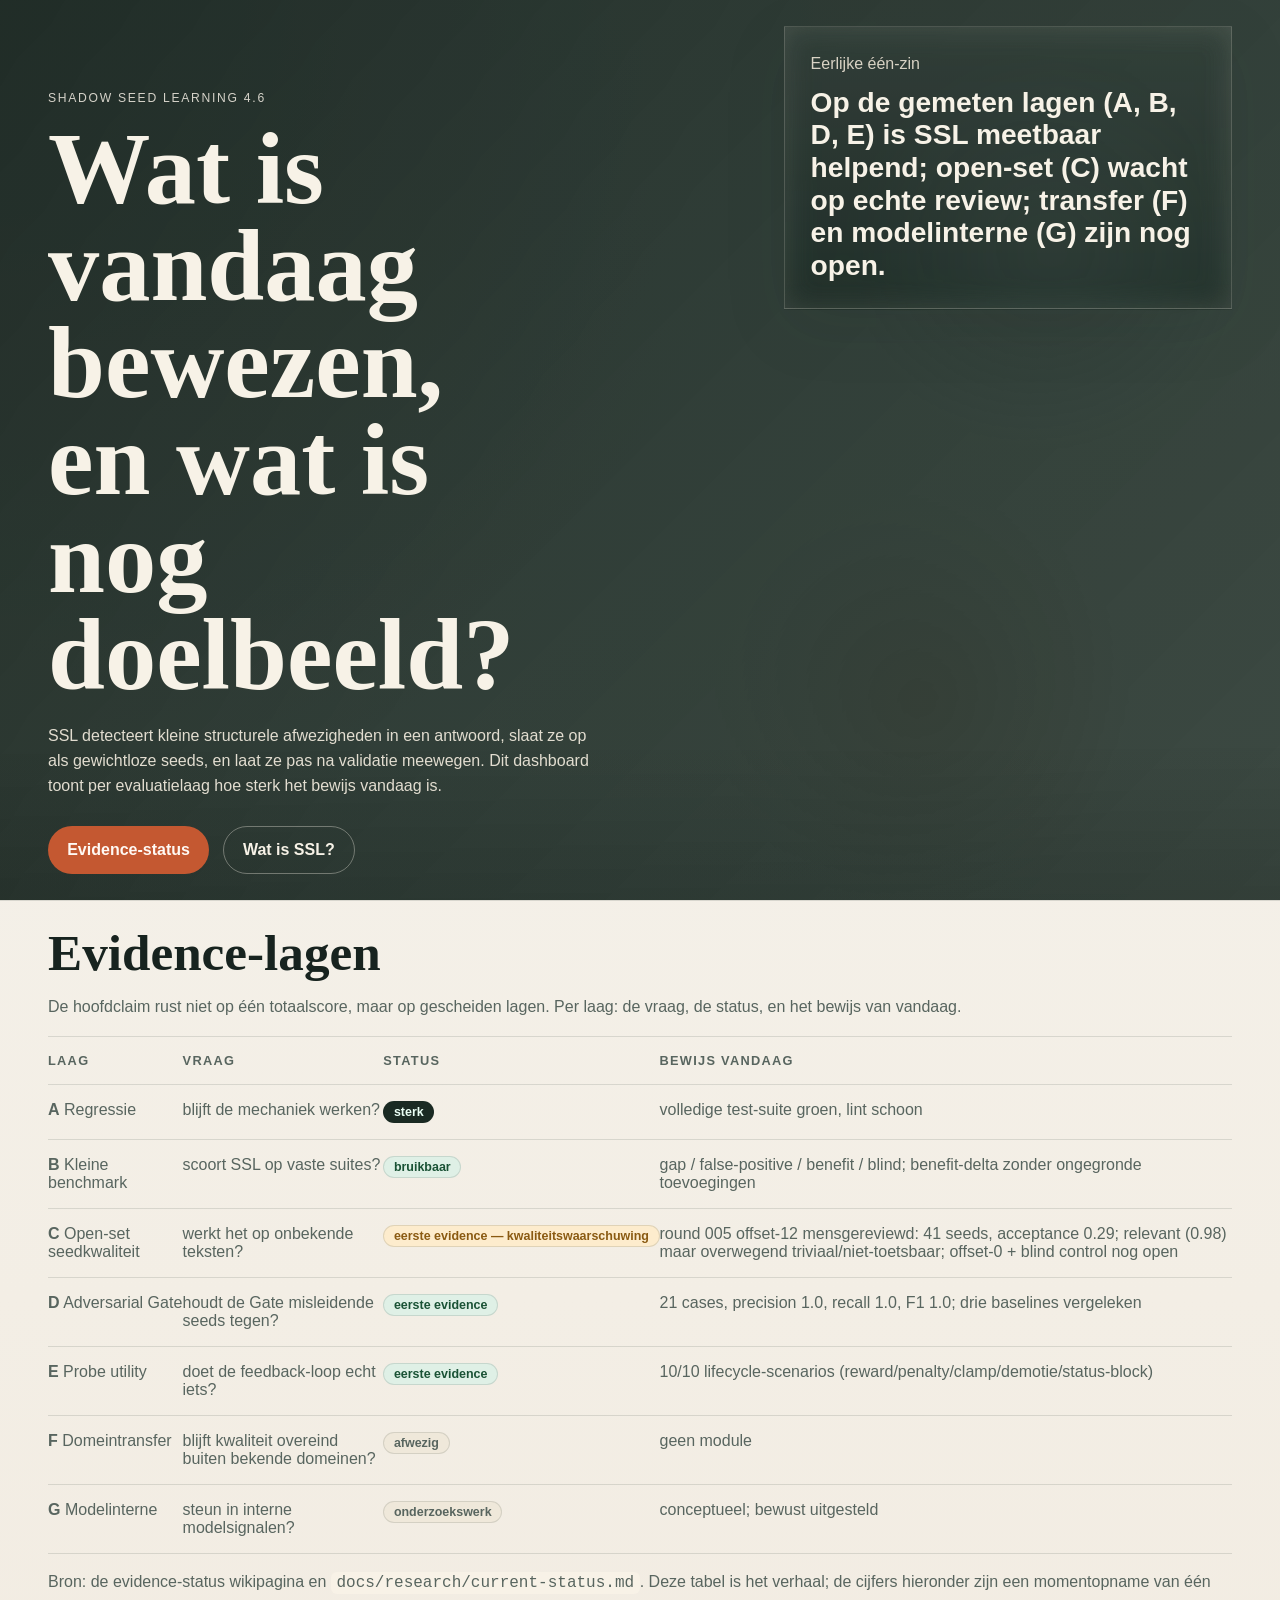
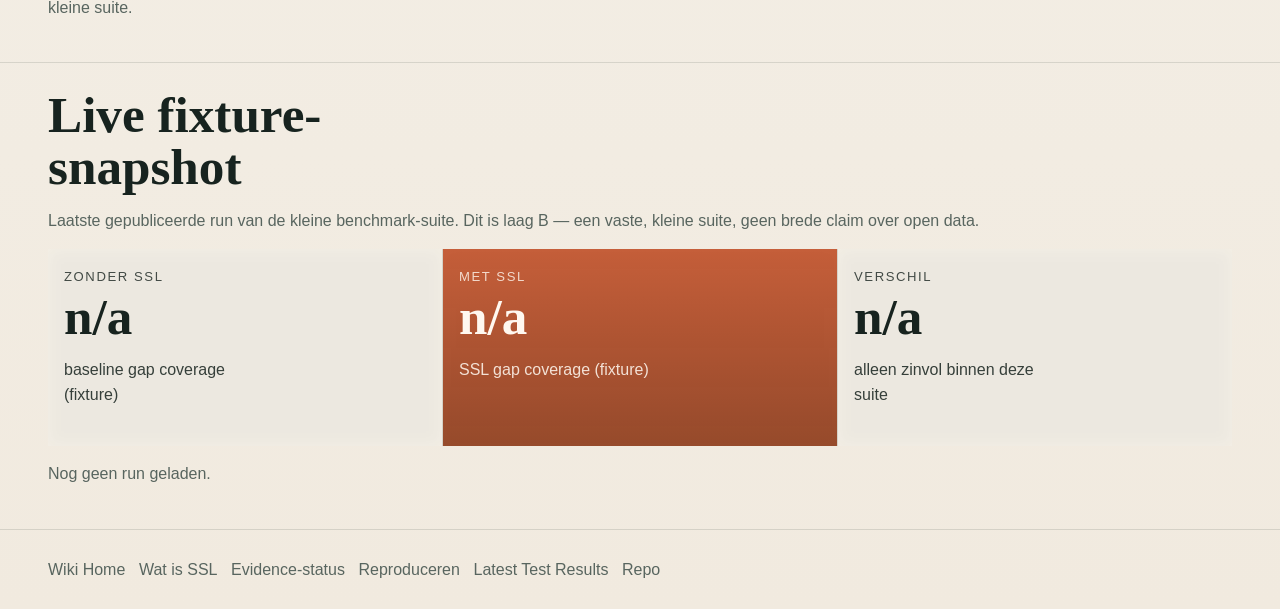
==== commit c90d3c3c: "Reconcile Layer-C status docs with landed round 005 offset-12 evidence PR #116 landed the first real" ====
--- a/site/index.html
+++ b/site/index.html
@@ -37,7 +37,7 @@
             <tbody>
               <tr><td><strong>A</strong> Regressie</td><td>blijft de mechaniek werken?</td><td><span class="badge strong">sterk</span></td><td>volledige test-suite groen, lint schoon</td></tr>
               <tr><td><strong>B</strong> Kleine benchmark</td><td>scoort SSL op vaste suites?</td><td><span class="badge ok">bruikbaar</span></td><td>gap / false-positive / benefit / blind; benefit-delta zonder ongegronde toevoegingen</td></tr>
-              <tr><td><strong>C</strong> Open-set seedkwaliteit</td><td>werkt het op onbekende teksten?</td><td><span class="badge pending">infra klaar, evidence pending</span></td><td>v0.1/v0.2/v0.3 detectoren op main; taalmodel-detector draait; menselijke review nog niet gedaan</td></tr>
+              <tr><td><strong>C</strong> Open-set seedkwaliteit</td><td>werkt het op onbekende teksten?</td><td><span class="badge pending">eerste evidence — kwaliteitswaarschuwing</span></td><td>round 005 offset-12 mensgereviewd: 41 seeds, acceptance 0.29; relevant (0.98) maar overwegend triviaal/niet-toetsbaar; offset-0 + blind control nog open</td></tr>
               <tr><td><strong>D</strong> Adversarial Gate</td><td>houdt de Gate misleidende seeds tegen?</td><td><span class="badge ok">eerste evidence</span></td><td>21 cases, precision 1.0, recall 1.0, F1 1.0; drie baselines vergeleken</td></tr>
               <tr><td><strong>E</strong> Probe utility</td><td>doet de feedback-loop echt iets?</td><td><span class="badge ok">eerste evidence</span></td><td>10/10 lifecycle-scenarios (reward/penalty/clamp/demotie/status-block)</td></tr>
               <tr><td><strong>F</strong> Domeintransfer</td><td>blijft kwaliteit overeind buiten bekende domeinen?</td><td><span class="badge absent">afwezig</span></td><td>geen module</td></tr>
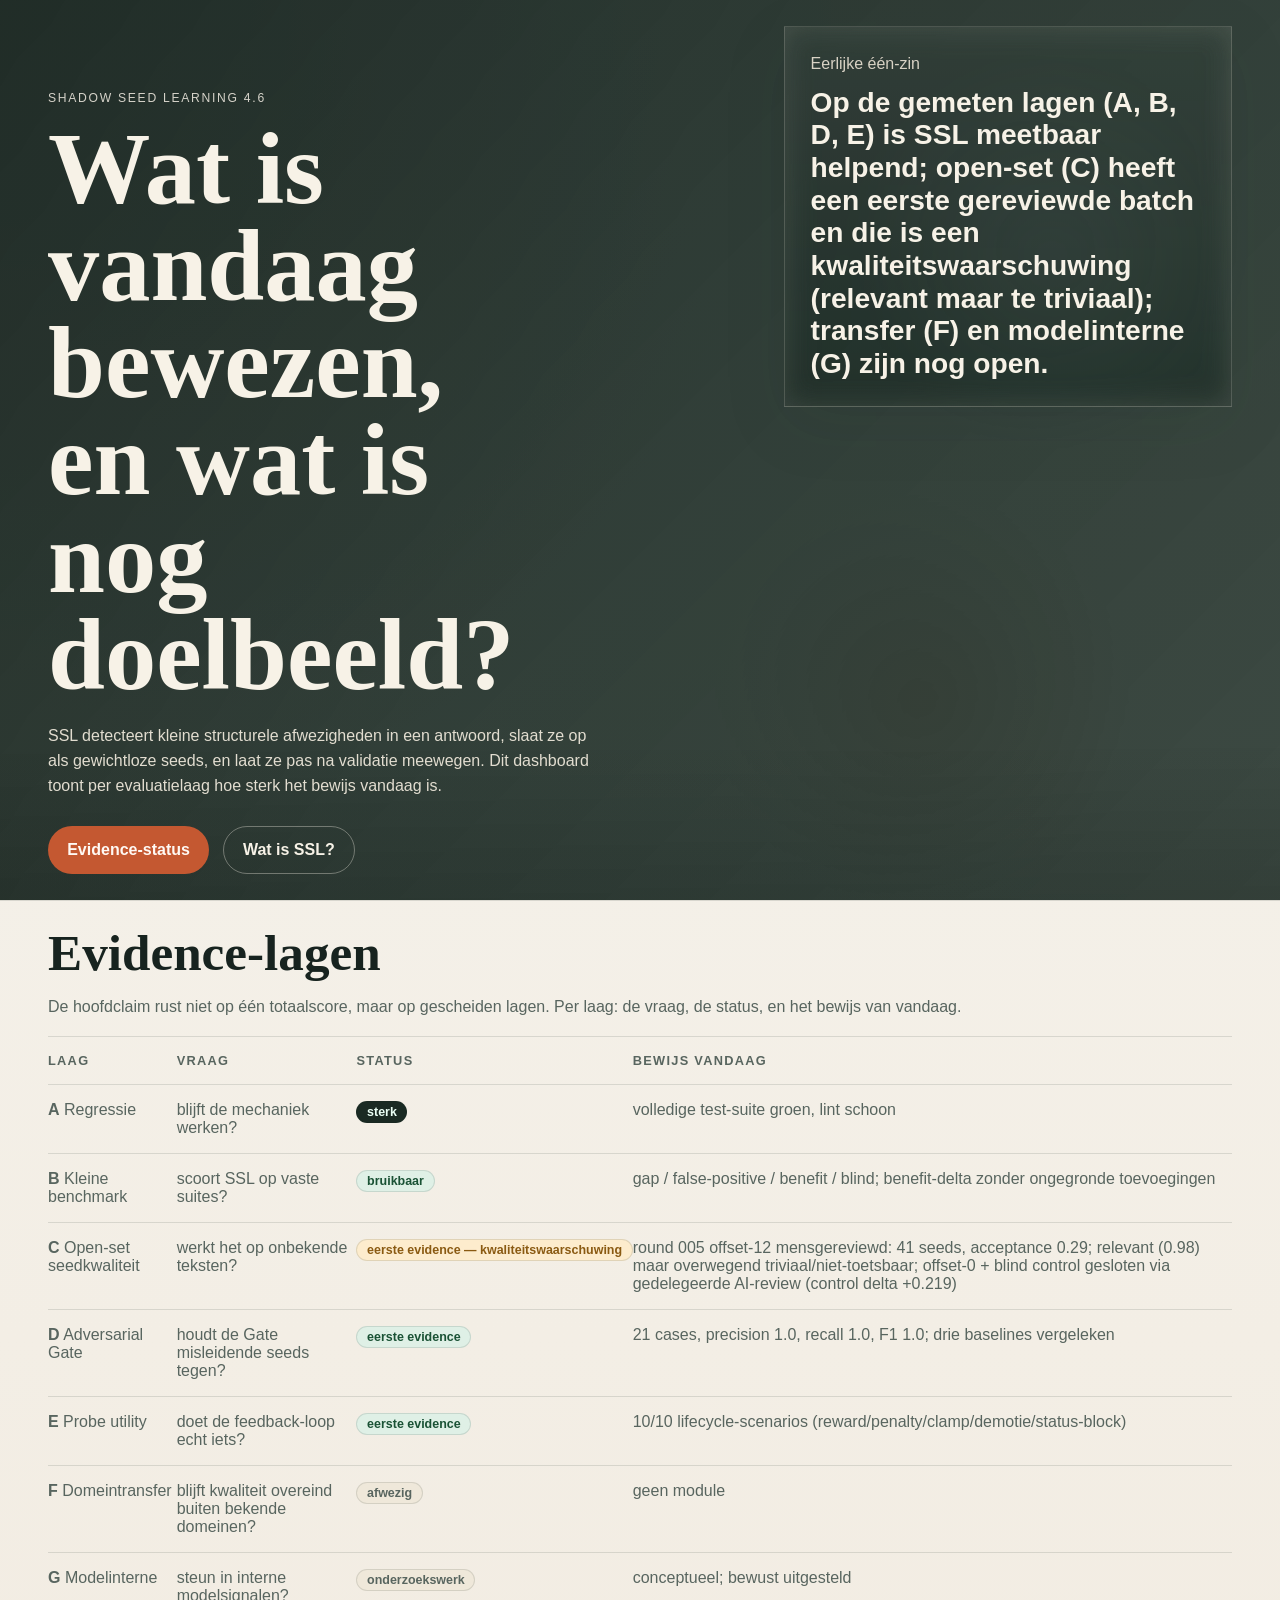
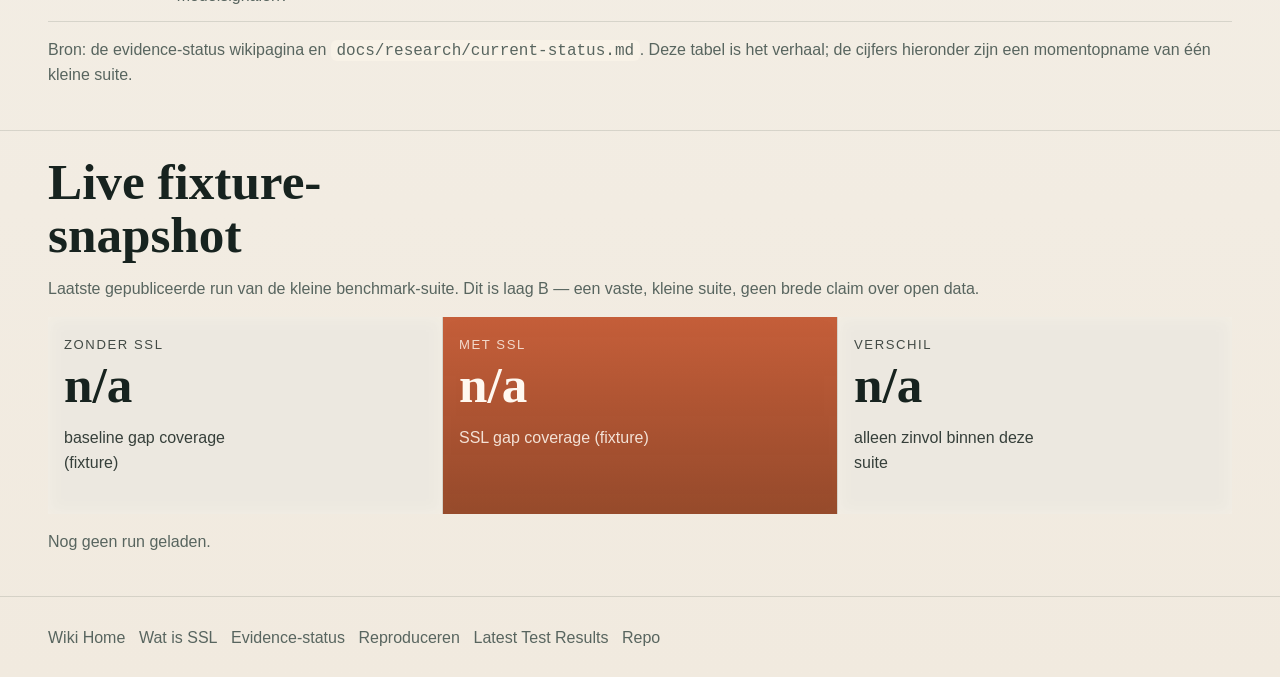
==== commit 37bb02d7: "Close round 005: delegated AI review of offset-0 + blind control Per maintainer delegation, complete" ====
--- a/site/index.html
+++ b/site/index.html
@@ -20,7 +20,7 @@
         </div>
         <div class="answer-card">
           <span>Eerlijke één-zin</span>
-          <strong>Op de gemeten lagen (A, B, D, E) is SSL meetbaar helpend; open-set (C) wacht op echte review; transfer (F) en modelinterne (G) zijn nog open.</strong>
+          <strong>Op de gemeten lagen (A, B, D, E) is SSL meetbaar helpend; open-set (C) heeft een eerste gereviewde batch en die is een kwaliteitswaarschuwing (relevant maar te triviaal); transfer (F) en modelinterne (G) zijn nog open.</strong>
         </div>
       </section>
 
@@ -37,7 +37,7 @@
             <tbody>
               <tr><td><strong>A</strong> Regressie</td><td>blijft de mechaniek werken?</td><td><span class="badge strong">sterk</span></td><td>volledige test-suite groen, lint schoon</td></tr>
               <tr><td><strong>B</strong> Kleine benchmark</td><td>scoort SSL op vaste suites?</td><td><span class="badge ok">bruikbaar</span></td><td>gap / false-positive / benefit / blind; benefit-delta zonder ongegronde toevoegingen</td></tr>
-              <tr><td><strong>C</strong> Open-set seedkwaliteit</td><td>werkt het op onbekende teksten?</td><td><span class="badge pending">eerste evidence — kwaliteitswaarschuwing</span></td><td>round 005 offset-12 mensgereviewd: 41 seeds, acceptance 0.29; relevant (0.98) maar overwegend triviaal/niet-toetsbaar; offset-0 + blind control nog open</td></tr>
+              <tr><td><strong>C</strong> Open-set seedkwaliteit</td><td>werkt het op onbekende teksten?</td><td><span class="badge pending">eerste evidence — kwaliteitswaarschuwing</span></td><td>round 005 offset-12 mensgereviewd: 41 seeds, acceptance 0.29; relevant (0.98) maar overwegend triviaal/niet-toetsbaar; offset-0 + blind control gesloten via gedelegeerde AI-review (control delta +0.219)</td></tr>
               <tr><td><strong>D</strong> Adversarial Gate</td><td>houdt de Gate misleidende seeds tegen?</td><td><span class="badge ok">eerste evidence</span></td><td>21 cases, precision 1.0, recall 1.0, F1 1.0; drie baselines vergeleken</td></tr>
               <tr><td><strong>E</strong> Probe utility</td><td>doet de feedback-loop echt iets?</td><td><span class="badge ok">eerste evidence</span></td><td>10/10 lifecycle-scenarios (reward/penalty/clamp/demotie/status-block)</td></tr>
               <tr><td><strong>F</strong> Domeintransfer</td><td>blijft kwaliteit overeind buiten bekende domeinen?</td><td><span class="badge absent">afwezig</span></td><td>geen module</td></tr>
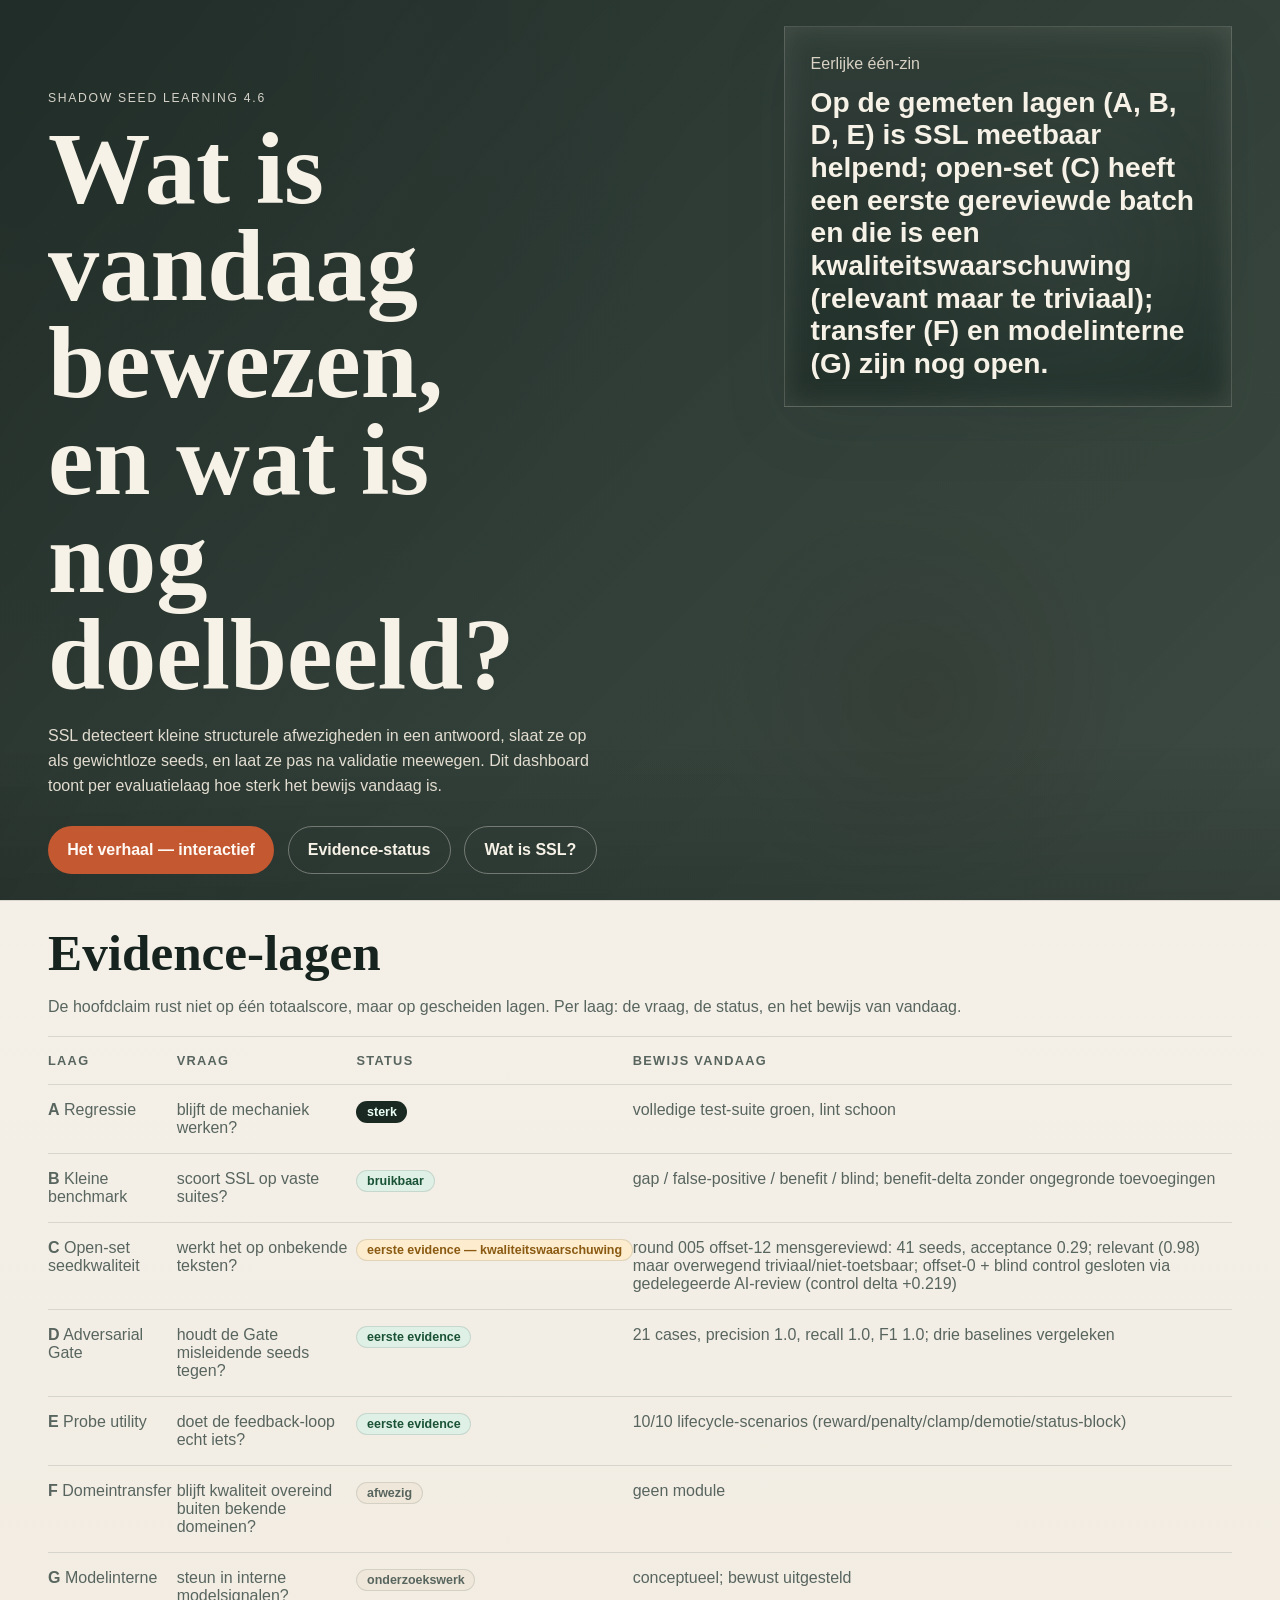
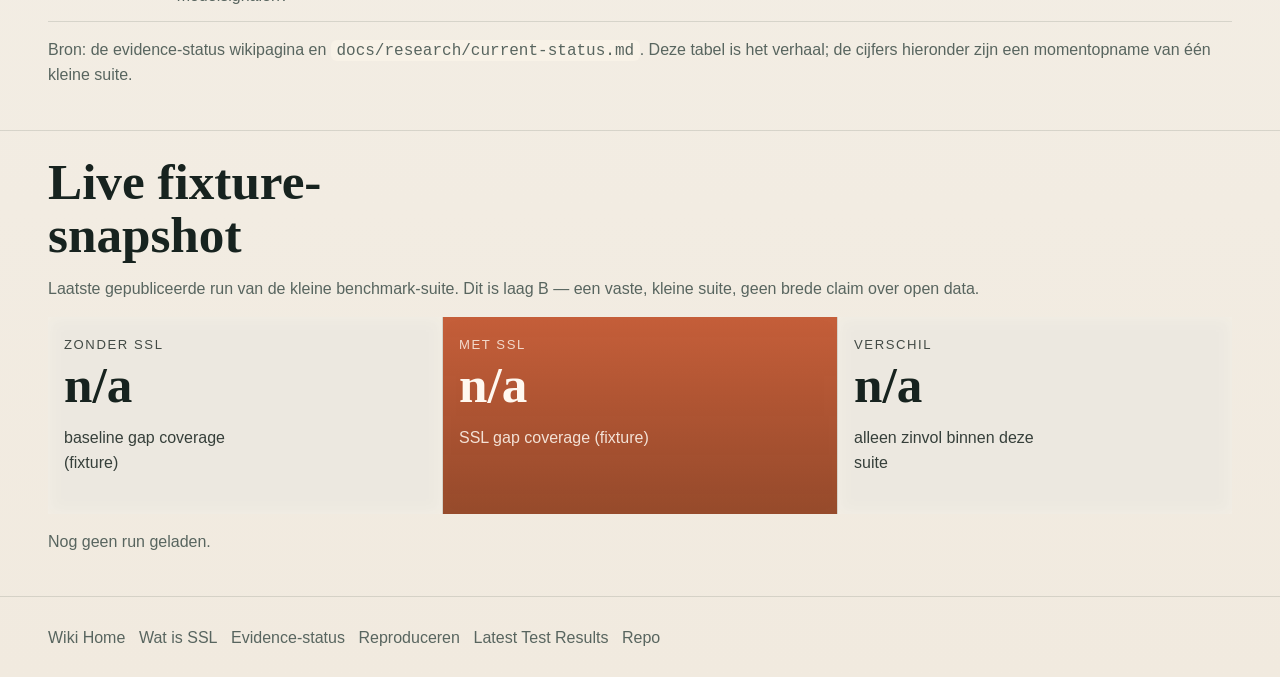
==== commit d0f6f07a: "Interactieve verhaalpagina: site/verhaal.html Visuele, interactieve uitwerking van docs/ssl-het-verh" ====
--- a/site/index.html
+++ b/site/index.html
@@ -14,7 +14,8 @@
           <h1>Wat is vandaag bewezen, en wat is nog doelbeeld?</h1>
           <p class="subtitle">SSL detecteert kleine structurele afwezigheden in een antwoord, slaat ze op als gewichtloze seeds, en laat ze pas na validatie meewegen. Dit dashboard toont per evaluatielaag hoe sterk het bewijs vandaag is.</p>
           <div class="hero-actions">
-            <a class="button" href="https://github.com/E-AI-MODEL/shadowseed/wiki/Huidige-Evidence-Status">Evidence-status</a>
+            <a class="button" href="verhaal.html">Het verhaal — interactief</a>
+            <a class="button ghost" href="https://github.com/E-AI-MODEL/shadowseed/wiki/Huidige-Evidence-Status">Evidence-status</a>
             <a class="button ghost" href="https://github.com/E-AI-MODEL/shadowseed/wiki/Wat-is-SSL">Wat is SSL?</a>
           </div>
         </div>
